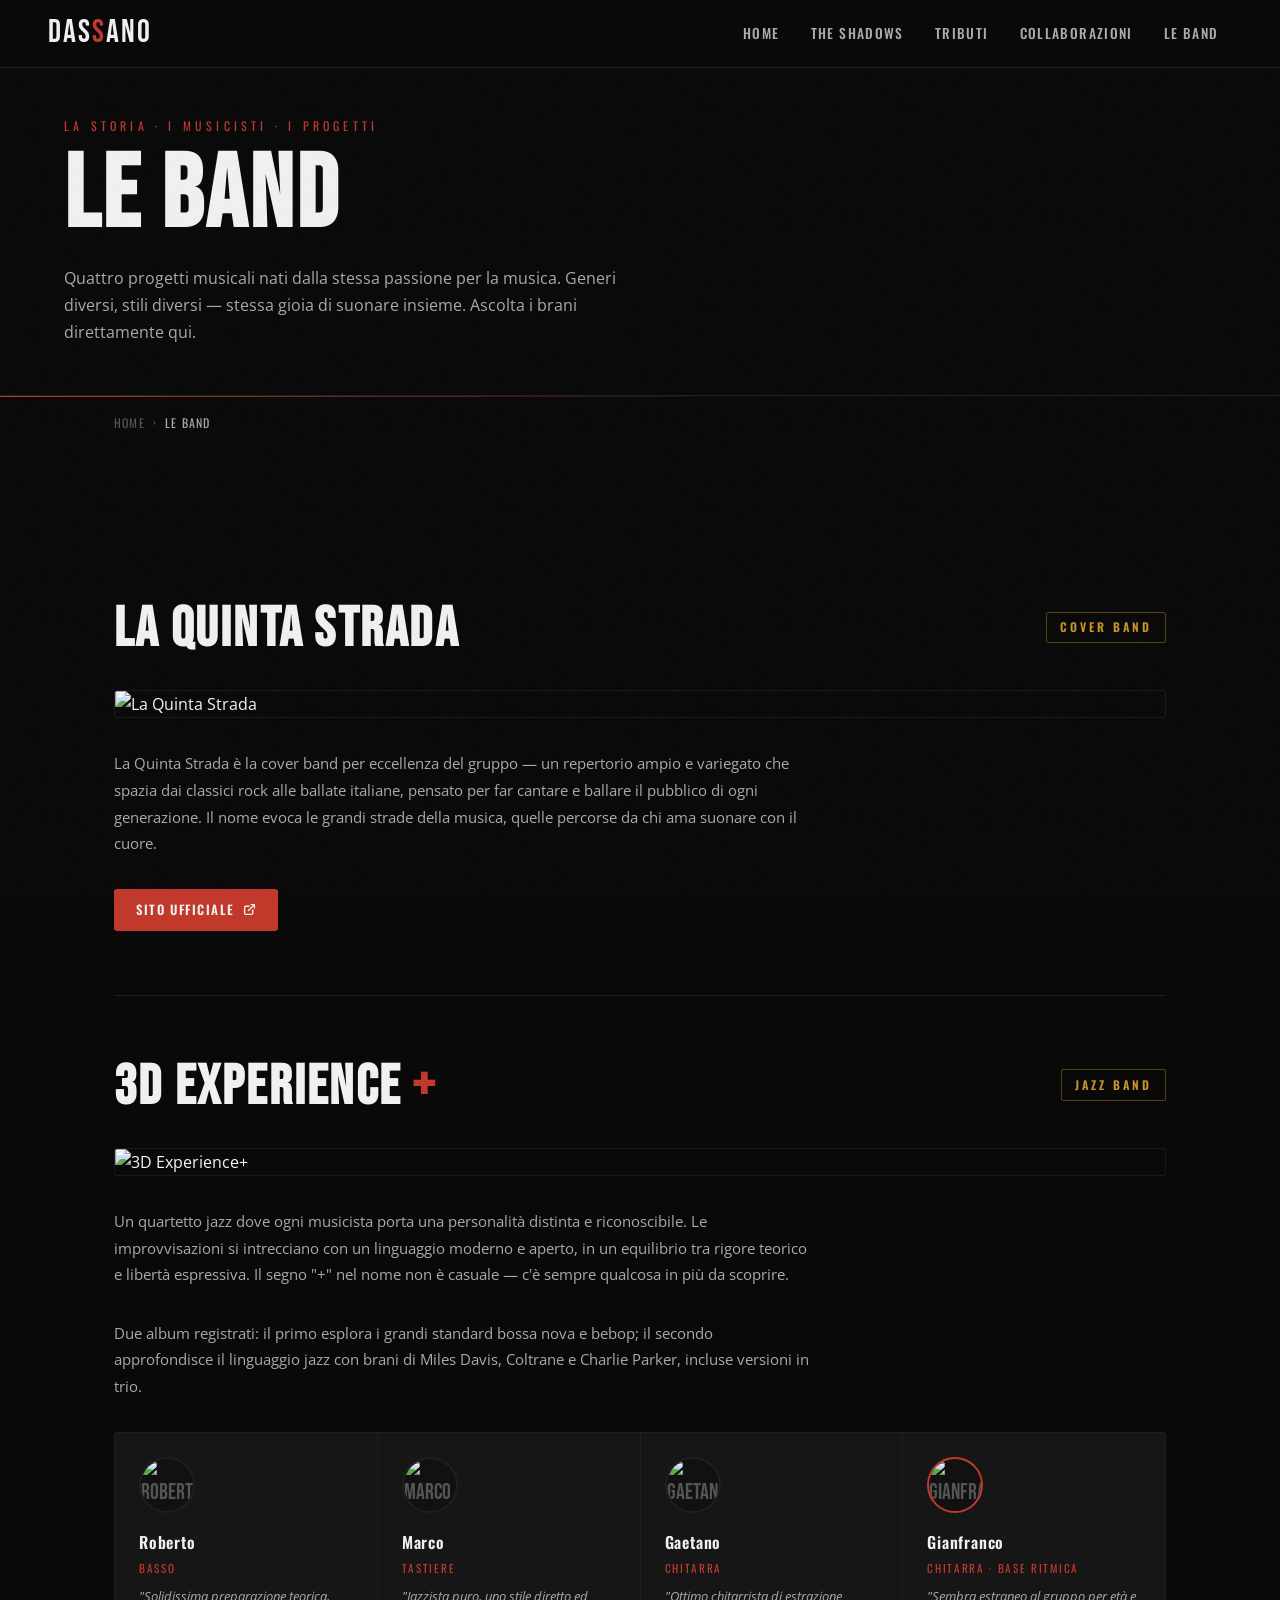
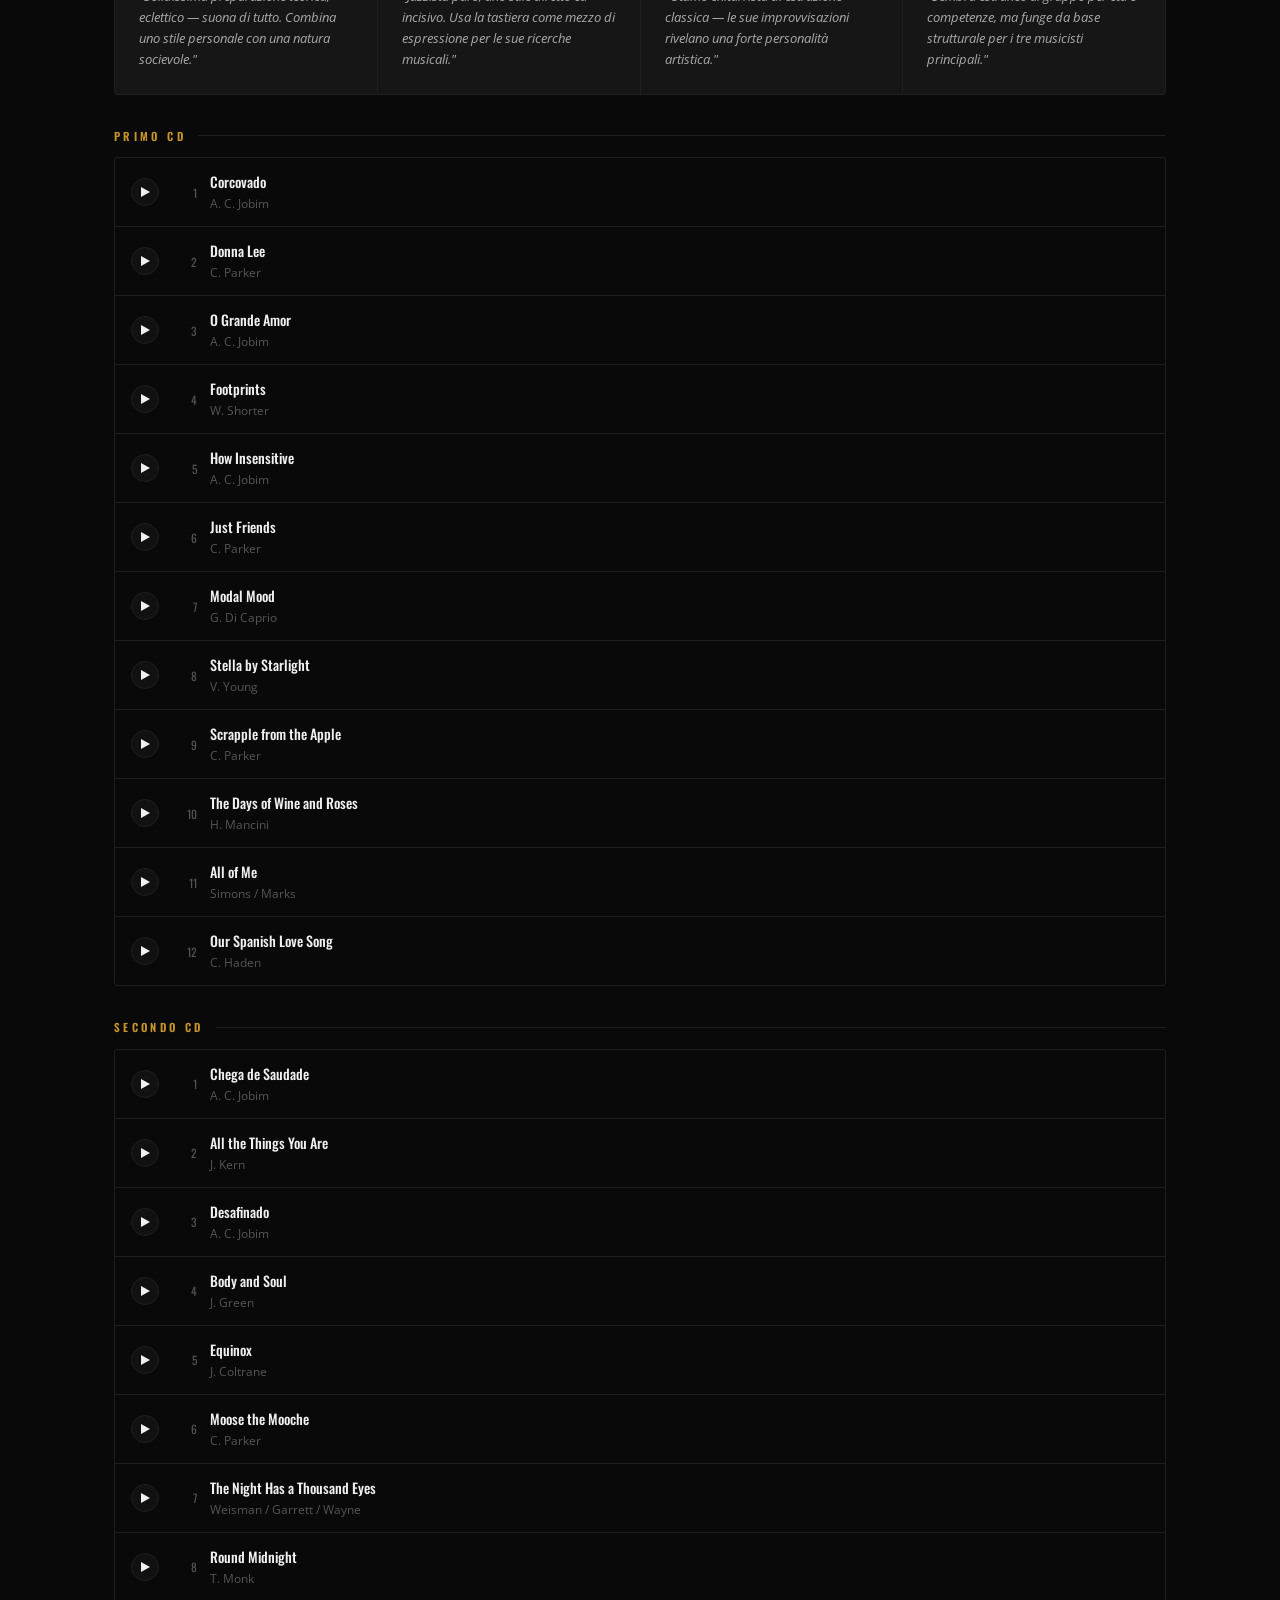
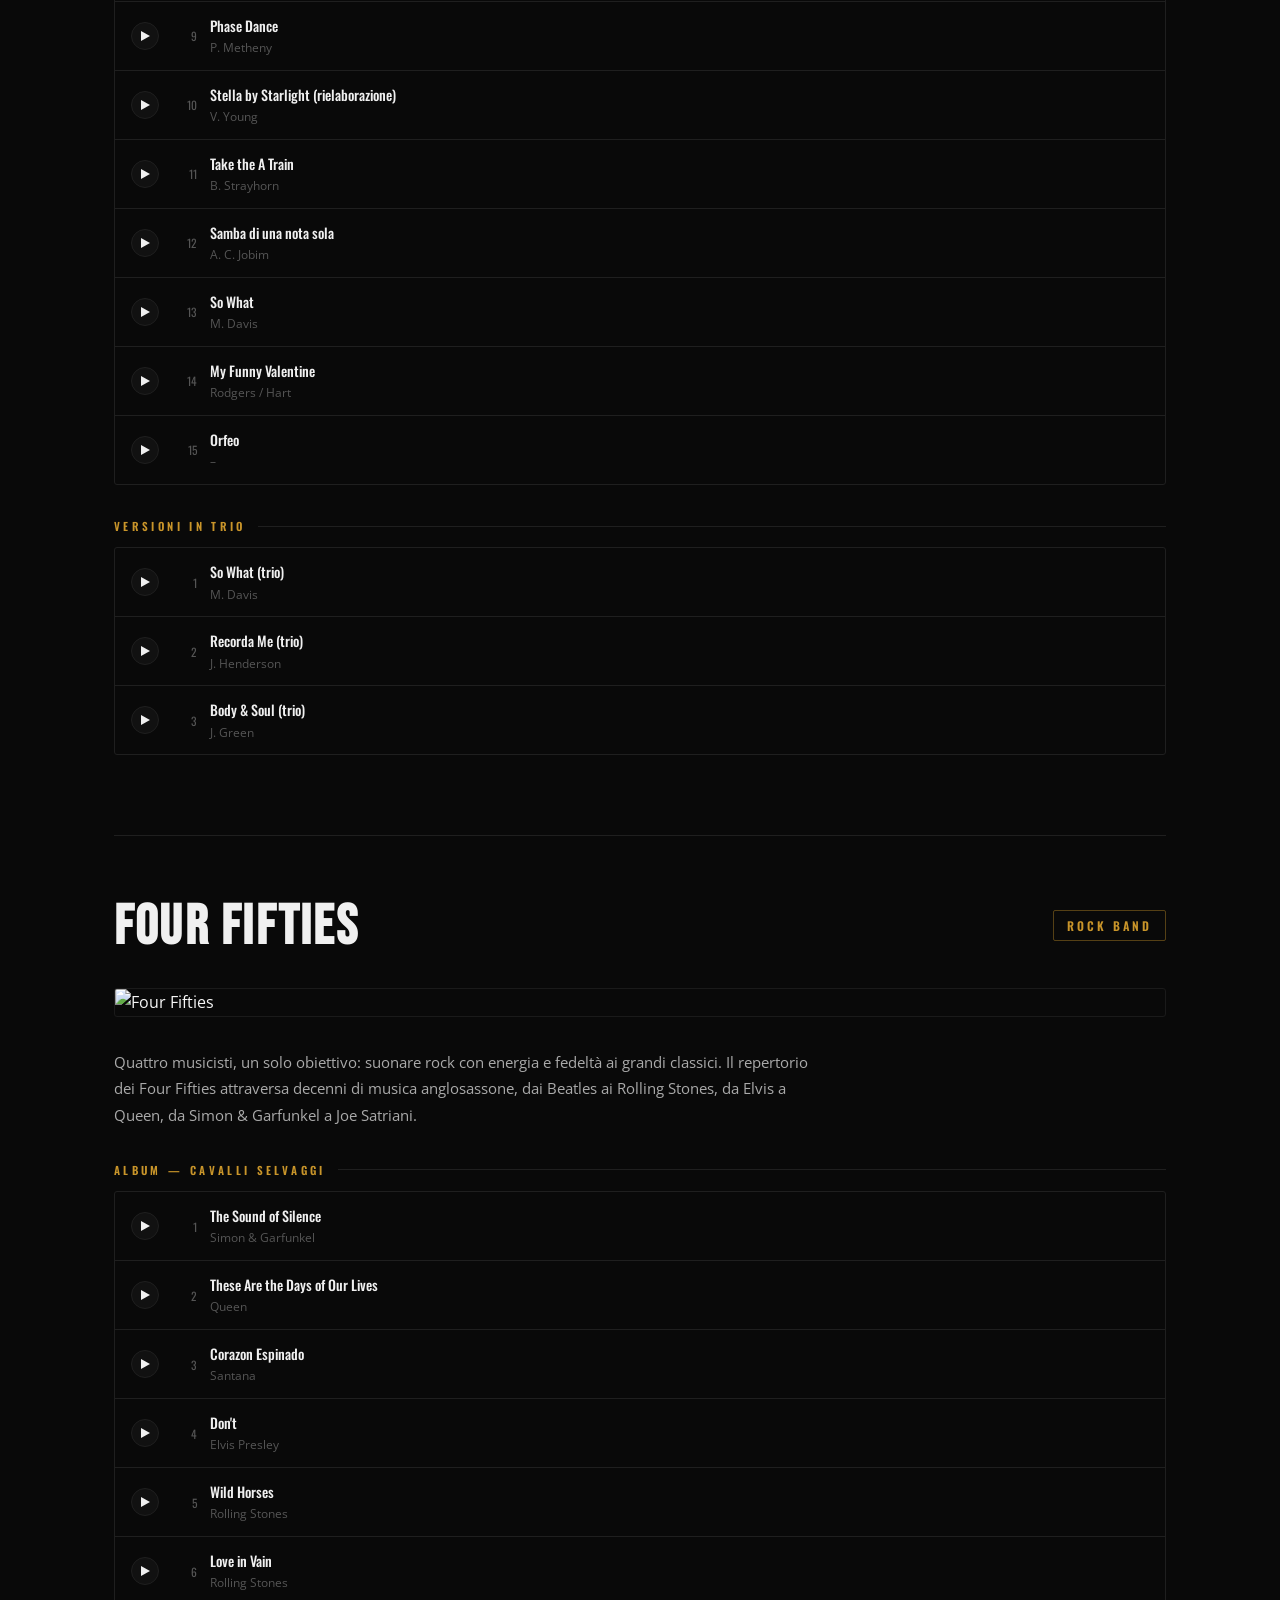
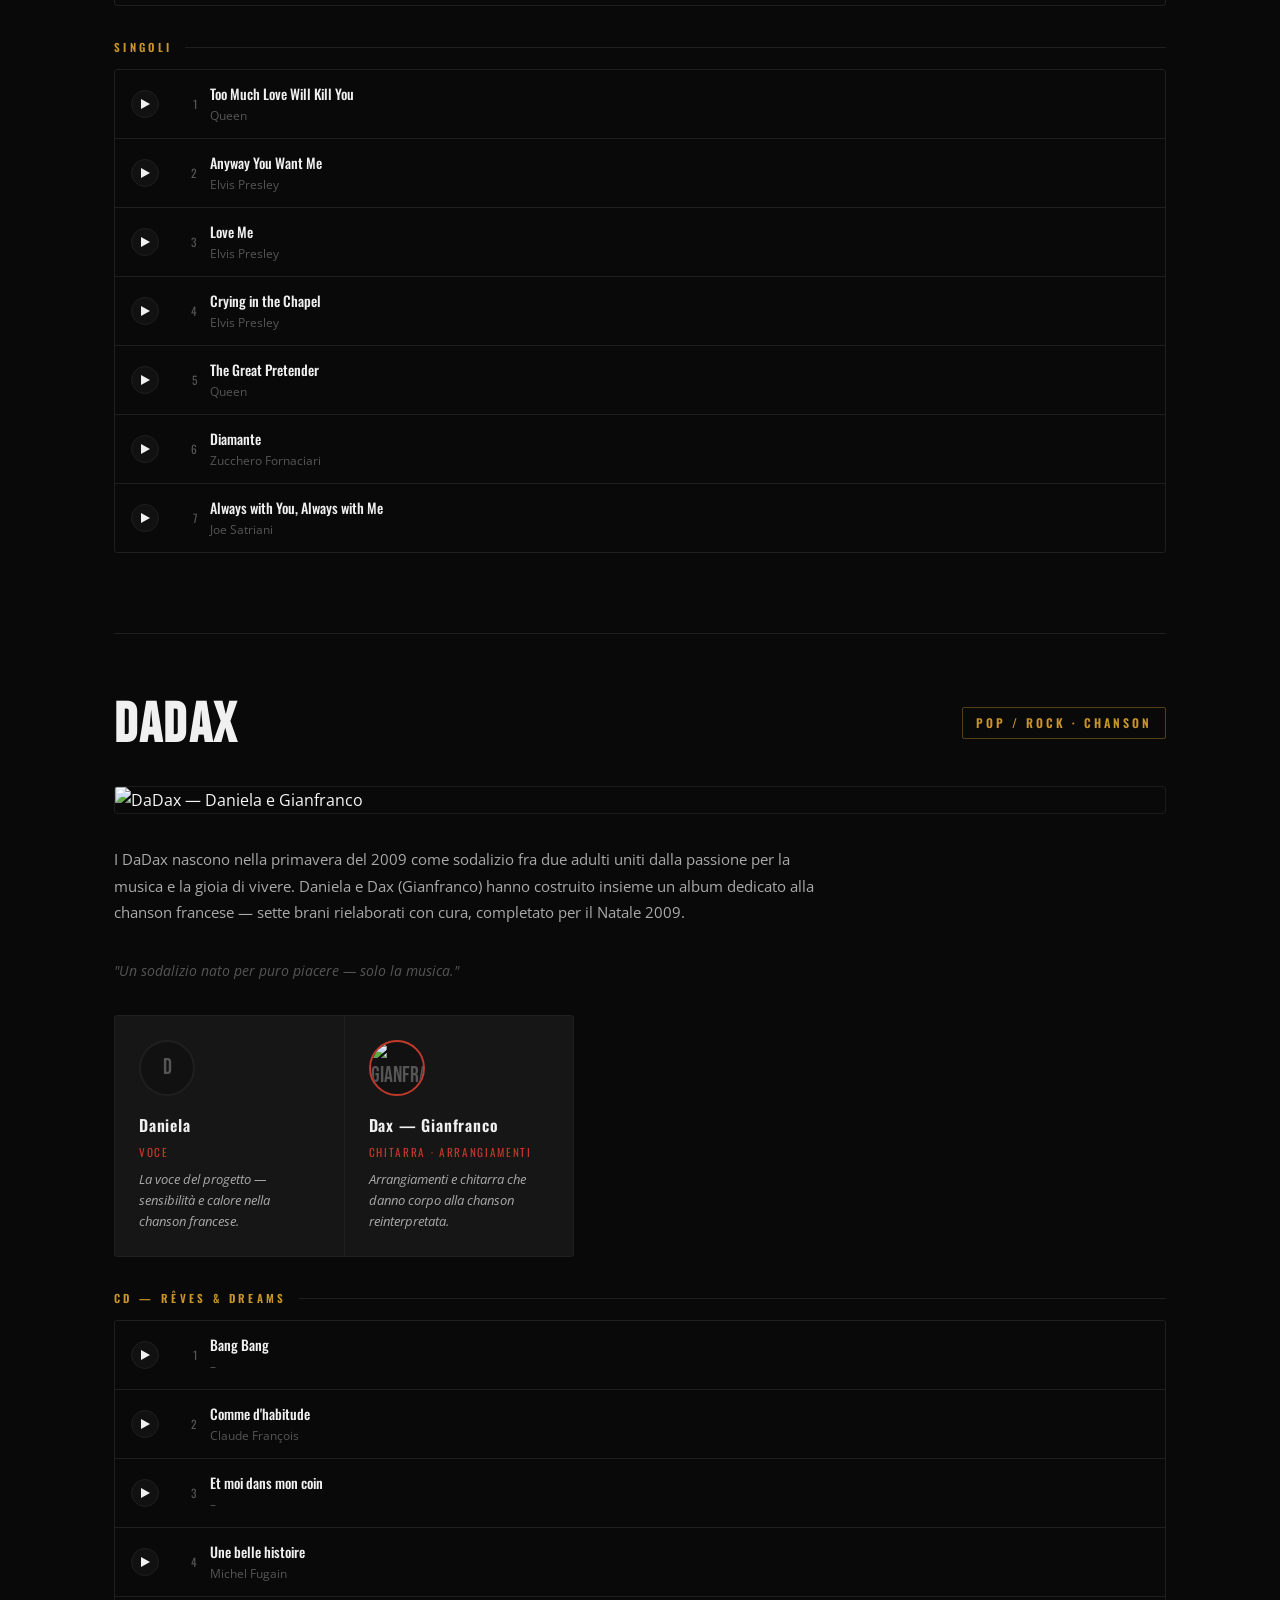
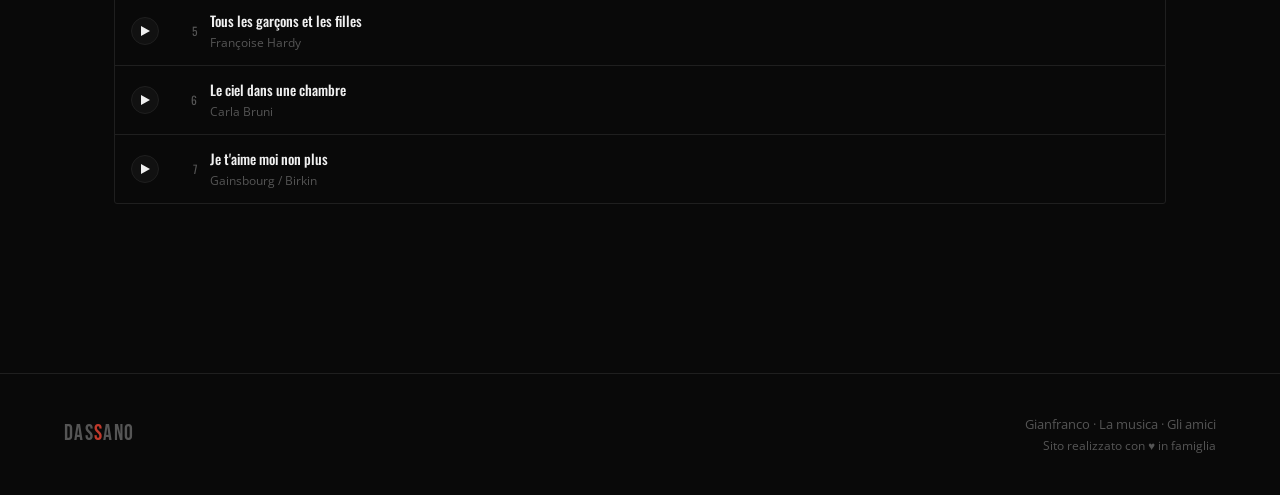
==== bande.html @ 9ccade0a "Modifiche sito, audio locale, favicon, aggiornamento gitignore - Homepage: rimossi badge colorati da" ====
<!DOCTYPE html>
<html lang="it">
<head>
  <meta charset="UTF-8" />
  <meta name="viewport" content="width=device-width, initial-scale=1.0" />
  <meta name="description" content="Le Band di Gianfranco — La Quinta Strada, 3D Experience+, Four Fifties, DaDax. Ascolta i brani originali." />
  <title>Le Band — Dassano</title>
  <link rel="icon" type="image/svg+xml" href="favicon.svg" />
  <link rel="stylesheet" href="css/style.css" />
</head>
<body>

  <!-- NAVBAR -->
  <nav class="navbar">
    <a href="index.html" class="nav-logo">Das<span>s</span>ano</a>
    <ul class="nav-links">
      <li><a href="index.html">Home</a></li>
      <li><a href="shadows.html">The Shadows</a></li>
      <li><a href="tributi.html">Tributi</a></li>
      <li><a href="collaborazioni.html">Collaborazioni</a></li>
      <li><a href="bande.html">Le Band</a></li>
    </ul>
    <button class="nav-burger" aria-label="Menu">
      <span></span><span></span><span></span>
    </button>
  </nav>
  <nav class="nav-mobile">
    <a href="index.html">Home</a>
    <a href="shadows.html">The Shadows</a>
    <a href="tributi.html">Tributi</a>
    <a href="collaborazioni.html">Collaborazioni</a>
    <a href="bande.html">Le Band</a>
  </nav>

  <!-- PAGE HERO -->
  <header class="page-hero">
    <p class="page-hero-eyebrow">La storia &middot; I musicisti &middot; I progetti</p>
    <h1 class="page-hero-title">Le Band</h1>
    <p class="page-hero-desc">
      Quattro progetti musicali nati dalla stessa passione per la musica. Generi diversi, stili diversi — stessa gioia di suonare insieme. Ascolta i brani direttamente qui.
    </p>
  </header>
  <hr class="hr-accent" />

  <!-- BREADCRUMB -->
  <div class="breadcrumb">
    <a href="index.html">Home</a>
    <span class="sep">›</span>
    <span class="current">Le Band</span>
  </div>

  <!-- Hidden audio element (shared player) -->
  <audio id="global-player" preload="none"></audio>

  <main>
    <div class="section">

      <!-- ══════════════════════════════════════════
           BAND 1: LA QUINTA STRADA
      ══════════════════════════════════════════ -->
      <div class="band-section" id="quinta-strada">
        <div class="band-header">
          <div>
            <h2 class="band-name">La Quinta Strada</h2>
          </div>
          <span class="band-genre">Cover Band</span>
        </div>

        <img src="images/quintastrada.gif" alt="La Quinta Strada" class="band-photo" />

        <p class="band-desc">
          La Quinta Strada è la cover band per eccellenza del gruppo — un repertorio ampio e variegato che spazia dai classici rock alle ballate italiane, pensato per far cantare e ballare il pubblico di ogni generazione. Il nome evoca le grandi strade della musica, quelle percorse da chi ama suonare con il cuore.
        </p>
        <a href="http://www.laquintastrada.it" target="_blank" rel="noopener noreferrer" class="btn-external">
          Sito ufficiale
          <svg width="13" height="13" viewBox="0 0 24 24" fill="none" stroke="currentColor" stroke-width="2.5" stroke-linecap="round" stroke-linejoin="round">
            <path d="M18 13v6a2 2 0 0 1-2 2H5a2 2 0 0 1-2-2V8a2 2 0 0 1 2-2h6"/>
            <polyline points="15 3 21 3 21 9"/><line x1="10" y1="14" x2="21" y2="3"/>
          </svg>
        </a>
      </div>

      <!-- ══════════════════════════════════════════
           BAND 2: 3D EXPERIENCE +
      ══════════════════════════════════════════ -->
      <div class="band-section" id="3d-experience">
        <div class="band-header">
          <div>
            <h2 class="band-name">3D Experience <span style="color:var(--accent)">+</span></h2>
          </div>
          <span class="band-genre">Jazz Band</span>
        </div>

        <img src="images/gruppo_jazz.gif" alt="3D Experience+" class="band-photo" />

        <p class="band-desc">
          Un quartetto jazz dove ogni musicista porta una personalità distinta e riconoscibile. Le improvvisazioni si intrecciano con un linguaggio moderno e aperto, in un equilibrio tra rigore teorico e libertà espressiva. Il segno "+" nel nome non è casuale — c'è sempre qualcosa in più da scoprire.
        </p>
        <p class="band-desc">
          Due album registrati: il primo esplora i grandi standard bossa nova e bebop; il secondo approfondisce il linguaggio jazz con brani di Miles Davis, Coltrane e Charlie Parker, incluse versioni in trio.
        </p>

        <!-- MEMBERS -->
        <div class="members-grid">
          <div class="member-card">
            <div class="member-avatar">
              <img src="images/roberto.gif" alt="Roberto" />
            </div>
            <p class="member-name">Roberto</p>
            <p class="member-role">Basso</p>
            <p class="member-desc">"Solidissima preparazione teorica, eclettico — suona di tutto. Combina uno stile personale con una natura socievole."</p>
          </div>
          <div class="member-card">
            <div class="member-avatar">
              <img src="images/Marco.gif" alt="Marco" />
            </div>
            <p class="member-name">Marco</p>
            <p class="member-role">Tastiere</p>
            <p class="member-desc">"Jazzista puro, uno stile diretto ed incisivo. Usa la tastiera come mezzo di espressione per le sue ricerche musicali."</p>
          </div>
          <div class="member-card">
            <div class="member-avatar">
              <img src="images/gaetano.gif" alt="Gaetano" />
            </div>
            <p class="member-name">Gaetano</p>
            <p class="member-role">Chitarra</p>
            <p class="member-desc">"Ottimo chitarrista di estrazione classica — le sue improvvisazioni rivelano una forte personalità artistica."</p>
          </div>
          <div class="member-card">
            <div class="member-avatar" style="border-color:var(--accent);">
              <img src="images/gianfranco.gif" alt="Gianfranco" />
            </div>
            <p class="member-name">Gianfranco</p>
            <p class="member-role">Chitarra &middot; Base ritmica</p>
            <p class="member-desc">"Sembra estraneo al gruppo per età e competenze, ma funge da base strutturale per i tre musicisti principali."</p>
          </div>
        </div>

        <!-- TRACKLIST CD 1 -->
        <div class="tracklist-header">
          <span class="tracklist-label">Primo CD</span>
          <div class="tracklist-divider"></div>
        </div>
        <div class="tracklist">
          <div class="track-item" data-src="music/corcovado.mp3">
            <div class="track-btn"><svg width="9" height="10" viewBox="0 0 9 10" fill="currentColor"><polygon points="0,0 9,5 0,10"/></svg></div>
            <span class="track-num">1</span>
            <div class="track-info">
              <div class="track-title">Corcovado</div>
              <div class="track-artist">A. C. Jobim</div>
              <div class="track-progress"><div class="track-progress-fill"></div></div>
            </div>
          </div>
          <div class="track-item" data-src="music/donna%20lee.mp3">
            <div class="track-btn"><svg width="9" height="10" viewBox="0 0 9 10" fill="currentColor"><polygon points="0,0 9,5 0,10"/></svg></div>
            <span class="track-num">2</span>
            <div class="track-info">
              <div class="track-title">Donna Lee</div>
              <div class="track-artist">C. Parker</div>
              <div class="track-progress"><div class="track-progress-fill"></div></div>
            </div>
          </div>
          <div class="track-item" data-src="music/grande%20amor.mp3">
            <div class="track-btn"><svg width="9" height="10" viewBox="0 0 9 10" fill="currentColor"><polygon points="0,0 9,5 0,10"/></svg></div>
            <span class="track-num">3</span>
            <div class="track-info">
              <div class="track-title">O Grande Amor</div>
              <div class="track-artist">A. C. Jobim</div>
              <div class="track-progress"><div class="track-progress-fill"></div></div>
            </div>
          </div>
          <div class="track-item" data-src="music/footprints.mp3">
            <div class="track-btn"><svg width="9" height="10" viewBox="0 0 9 10" fill="currentColor"><polygon points="0,0 9,5 0,10"/></svg></div>
            <span class="track-num">4</span>
            <div class="track-info">
              <div class="track-title">Footprints</div>
              <div class="track-artist">W. Shorter</div>
              <div class="track-progress"><div class="track-progress-fill"></div></div>
            </div>
          </div>
          <div class="track-item" data-src="music/how%20insensitive.mp3">
            <div class="track-btn"><svg width="9" height="10" viewBox="0 0 9 10" fill="currentColor"><polygon points="0,0 9,5 0,10"/></svg></div>
            <span class="track-num">5</span>
            <div class="track-info">
              <div class="track-title">How Insensitive</div>
              <div class="track-artist">A. C. Jobim</div>
              <div class="track-progress"><div class="track-progress-fill"></div></div>
            </div>
          </div>
          <div class="track-item" data-src="music/just%20friends.mp3">
            <div class="track-btn"><svg width="9" height="10" viewBox="0 0 9 10" fill="currentColor"><polygon points="0,0 9,5 0,10"/></svg></div>
            <span class="track-num">6</span>
            <div class="track-info">
              <div class="track-title">Just Friends</div>
              <div class="track-artist">C. Parker</div>
              <div class="track-progress"><div class="track-progress-fill"></div></div>
            </div>
          </div>
          <div class="track-item" data-src="music/modal%20mood.mp3">
            <div class="track-btn"><svg width="9" height="10" viewBox="0 0 9 10" fill="currentColor"><polygon points="0,0 9,5 0,10"/></svg></div>
            <span class="track-num">7</span>
            <div class="track-info">
              <div class="track-title">Modal Mood</div>
              <div class="track-artist">G. Di Caprio</div>
              <div class="track-progress"><div class="track-progress-fill"></div></div>
            </div>
          </div>
          <div class="track-item" data-src="music/stella%20by%20starlight.mp3">
            <div class="track-btn"><svg width="9" height="10" viewBox="0 0 9 10" fill="currentColor"><polygon points="0,0 9,5 0,10"/></svg></div>
            <span class="track-num">8</span>
            <div class="track-info">
              <div class="track-title">Stella by Starlight</div>
              <div class="track-artist">V. Young</div>
              <div class="track-progress"><div class="track-progress-fill"></div></div>
            </div>
          </div>
          <div class="track-item" data-src="music/scrapple.mp3">
            <div class="track-btn"><svg width="9" height="10" viewBox="0 0 9 10" fill="currentColor"><polygon points="0,0 9,5 0,10"/></svg></div>
            <span class="track-num">9</span>
            <div class="track-info">
              <div class="track-title">Scrapple from the Apple</div>
              <div class="track-artist">C. Parker</div>
              <div class="track-progress"><div class="track-progress-fill"></div></div>
            </div>
          </div>
          <div class="track-item" data-src="music/the%20days%20of%20wine%20and%20roses.mp3">
            <div class="track-btn"><svg width="9" height="10" viewBox="0 0 9 10" fill="currentColor"><polygon points="0,0 9,5 0,10"/></svg></div>
            <span class="track-num">10</span>
            <div class="track-info">
              <div class="track-title">The Days of Wine and Roses</div>
              <div class="track-artist">H. Mancini</div>
              <div class="track-progress"><div class="track-progress-fill"></div></div>
            </div>
          </div>
          <div class="track-item" data-src="music/all%20of%20me.mp3">
            <div class="track-btn"><svg width="9" height="10" viewBox="0 0 9 10" fill="currentColor"><polygon points="0,0 9,5 0,10"/></svg></div>
            <span class="track-num">11</span>
            <div class="track-info">
              <div class="track-title">All of Me</div>
              <div class="track-artist">Simons / Marks</div>
              <div class="track-progress"><div class="track-progress-fill"></div></div>
            </div>
          </div>
          <div class="track-item" data-src="music/our%20spanish%20love%20song.mp3">
            <div class="track-btn"><svg width="9" height="10" viewBox="0 0 9 10" fill="currentColor"><polygon points="0,0 9,5 0,10"/></svg></div>
            <span class="track-num">12</span>
            <div class="track-info">
              <div class="track-title">Our Spanish Love Song</div>
              <div class="track-artist">C. Haden</div>
              <div class="track-progress"><div class="track-progress-fill"></div></div>
            </div>
          </div>
        </div>

        <!-- TRACKLIST CD 2 -->
        <div class="tracklist-header">
          <span class="tracklist-label">Secondo CD</span>
          <div class="tracklist-divider"></div>
        </div>
        <div class="tracklist">
          <div class="track-item" data-src="music1/chegadesaudade.mp3">
            <div class="track-btn"><svg width="9" height="10" viewBox="0 0 9 10" fill="currentColor"><polygon points="0,0 9,5 0,10"/></svg></div>
            <span class="track-num">1</span>
            <div class="track-info">
              <div class="track-title">Chega de Saudade</div>
              <div class="track-artist">A. C. Jobim</div>
              <div class="track-progress"><div class="track-progress-fill"></div></div>
            </div>
          </div>
          <div class="track-item" data-src="music1/allthethings.mp3">
            <div class="track-btn"><svg width="9" height="10" viewBox="0 0 9 10" fill="currentColor"><polygon points="0,0 9,5 0,10"/></svg></div>
            <span class="track-num">2</span>
            <div class="track-info">
              <div class="track-title">All the Things You Are</div>
              <div class="track-artist">J. Kern</div>
              <div class="track-progress"><div class="track-progress-fill"></div></div>
            </div>
          </div>
          <div class="track-item" data-src="music1/desafinado.mp3">
            <div class="track-btn"><svg width="9" height="10" viewBox="0 0 9 10" fill="currentColor"><polygon points="0,0 9,5 0,10"/></svg></div>
            <span class="track-num">3</span>
            <div class="track-info">
              <div class="track-title">Desafinado</div>
              <div class="track-artist">A. C. Jobim</div>
              <div class="track-progress"><div class="track-progress-fill"></div></div>
            </div>
          </div>
          <div class="track-item" data-src="music1/bodyandsoul.mp3">
            <div class="track-btn"><svg width="9" height="10" viewBox="0 0 9 10" fill="currentColor"><polygon points="0,0 9,5 0,10"/></svg></div>
            <span class="track-num">4</span>
            <div class="track-info">
              <div class="track-title">Body and Soul</div>
              <div class="track-artist">J. Green</div>
              <div class="track-progress"><div class="track-progress-fill"></div></div>
            </div>
          </div>
          <div class="track-item" data-src="music1/equinox.mp3">
            <div class="track-btn"><svg width="9" height="10" viewBox="0 0 9 10" fill="currentColor"><polygon points="0,0 9,5 0,10"/></svg></div>
            <span class="track-num">5</span>
            <div class="track-info">
              <div class="track-title">Equinox</div>
              <div class="track-artist">J. Coltrane</div>
              <div class="track-progress"><div class="track-progress-fill"></div></div>
            </div>
          </div>
          <div class="track-item" data-src="music1/moosathemouche.mp3">
            <div class="track-btn"><svg width="9" height="10" viewBox="0 0 9 10" fill="currentColor"><polygon points="0,0 9,5 0,10"/></svg></div>
            <span class="track-num">6</span>
            <div class="track-info">
              <div class="track-title">Moose the Mooche</div>
              <div class="track-artist">C. Parker</div>
              <div class="track-progress"><div class="track-progress-fill"></div></div>
            </div>
          </div>
          <div class="track-item" data-src="music1/thenight.mp3">
            <div class="track-btn"><svg width="9" height="10" viewBox="0 0 9 10" fill="currentColor"><polygon points="0,0 9,5 0,10"/></svg></div>
            <span class="track-num">7</span>
            <div class="track-info">
              <div class="track-title">The Night Has a Thousand Eyes</div>
              <div class="track-artist">Weisman / Garrett / Wayne</div>
              <div class="track-progress"><div class="track-progress-fill"></div></div>
            </div>
          </div>
          <div class="track-item" data-src="music1/roundmidnight.mp3">
            <div class="track-btn"><svg width="9" height="10" viewBox="0 0 9 10" fill="currentColor"><polygon points="0,0 9,5 0,10"/></svg></div>
            <span class="track-num">8</span>
            <div class="track-info">
              <div class="track-title">Round Midnight</div>
              <div class="track-artist">T. Monk</div>
              <div class="track-progress"><div class="track-progress-fill"></div></div>
            </div>
          </div>
          <div class="track-item" data-src="music1/phace.mp3">
            <div class="track-btn"><svg width="9" height="10" viewBox="0 0 9 10" fill="currentColor"><polygon points="0,0 9,5 0,10"/></svg></div>
            <span class="track-num">9</span>
            <div class="track-info">
              <div class="track-title">Phase Dance</div>
              <div class="track-artist">P. Metheny</div>
              <div class="track-progress"><div class="track-progress-fill"></div></div>
            </div>
          </div>
          <div class="track-item" data-src="music1/stella4.mp3">
            <div class="track-btn"><svg width="9" height="10" viewBox="0 0 9 10" fill="currentColor"><polygon points="0,0 9,5 0,10"/></svg></div>
            <span class="track-num">10</span>
            <div class="track-info">
              <div class="track-title">Stella by Starlight (rielaborazione)</div>
              <div class="track-artist">V. Young</div>
              <div class="track-progress"><div class="track-progress-fill"></div></div>
            </div>
          </div>
          <div class="track-item" data-src="music1/takethe.mp3">
            <div class="track-btn"><svg width="9" height="10" viewBox="0 0 9 10" fill="currentColor"><polygon points="0,0 9,5 0,10"/></svg></div>
            <span class="track-num">11</span>
            <div class="track-info">
              <div class="track-title">Take the A Train</div>
              <div class="track-artist">B. Strayhorn</div>
              <div class="track-progress"><div class="track-progress-fill"></div></div>
            </div>
          </div>
          <div class="track-item" data-src="music1/unanota.mp3">
            <div class="track-btn"><svg width="9" height="10" viewBox="0 0 9 10" fill="currentColor"><polygon points="0,0 9,5 0,10"/></svg></div>
            <span class="track-num">12</span>
            <div class="track-info">
              <div class="track-title">Samba di una nota sola</div>
              <div class="track-artist">A. C. Jobim</div>
              <div class="track-progress"><div class="track-progress-fill"></div></div>
            </div>
          </div>
          <div class="track-item" data-src="music1/So%20what.mp3">
            <div class="track-btn"><svg width="9" height="10" viewBox="0 0 9 10" fill="currentColor"><polygon points="0,0 9,5 0,10"/></svg></div>
            <span class="track-num">13</span>
            <div class="track-info">
              <div class="track-title">So What</div>
              <div class="track-artist">M. Davis</div>
              <div class="track-progress"><div class="track-progress-fill"></div></div>
            </div>
          </div>
          <div class="track-item" data-src="music1/valentine.mp3">
            <div class="track-btn"><svg width="9" height="10" viewBox="0 0 9 10" fill="currentColor"><polygon points="0,0 9,5 0,10"/></svg></div>
            <span class="track-num">14</span>
            <div class="track-info">
              <div class="track-title">My Funny Valentine</div>
              <div class="track-artist">Rodgers / Hart</div>
              <div class="track-progress"><div class="track-progress-fill"></div></div>
            </div>
          </div>
          <div class="track-item" data-src="music1/orfeo.mp3">
            <div class="track-btn"><svg width="9" height="10" viewBox="0 0 9 10" fill="currentColor"><polygon points="0,0 9,5 0,10"/></svg></div>
            <span class="track-num">15</span>
            <div class="track-info">
              <div class="track-title">Orfeo</div>
              <div class="track-artist">–</div>
              <div class="track-progress"><div class="track-progress-fill"></div></div>
            </div>
          </div>
        </div>

        <!-- TRACKLIST TRIO -->
        <div class="tracklist-header">
          <span class="tracklist-label">Versioni in Trio</span>
          <div class="tracklist-divider"></div>
        </div>
        <div class="tracklist">
          <div class="track-item" data-src="music1/sowhat_trio.mp3">
            <div class="track-btn"><svg width="9" height="10" viewBox="0 0 9 10" fill="currentColor"><polygon points="0,0 9,5 0,10"/></svg></div>
            <span class="track-num">1</span>
            <div class="track-info">
              <div class="track-title">So What (trio)</div>
              <div class="track-artist">M. Davis</div>
              <div class="track-progress"><div class="track-progress-fill"></div></div>
            </div>
          </div>
          <div class="track-item" data-src="music1/recordame_trio.mp3">
            <div class="track-btn"><svg width="9" height="10" viewBox="0 0 9 10" fill="currentColor"><polygon points="0,0 9,5 0,10"/></svg></div>
            <span class="track-num">2</span>
            <div class="track-info">
              <div class="track-title">Recorda Me (trio)</div>
              <div class="track-artist">J. Henderson</div>
              <div class="track-progress"><div class="track-progress-fill"></div></div>
            </div>
          </div>
          <div class="track-item" data-src="music1/bodyandsoul_trio.mp3">
            <div class="track-btn"><svg width="9" height="10" viewBox="0 0 9 10" fill="currentColor"><polygon points="0,0 9,5 0,10"/></svg></div>
            <span class="track-num">3</span>
            <div class="track-info">
              <div class="track-title">Body &amp; Soul (trio)</div>
              <div class="track-artist">J. Green</div>
              <div class="track-progress"><div class="track-progress-fill"></div></div>
            </div>
          </div>
        </div>
      </div>

      <!-- ══════════════════════════════════════════
           BAND 3: FOUR FIFTIES
      ══════════════════════════════════════════ -->
      <div class="band-section" id="four-fifties">
        <div class="band-header">
          <div>
            <h2 class="band-name">Four Fifties</h2>
          </div>
          <span class="band-genre">Rock Band</span>
        </div>

        <img src="images/gruppo_rock.gif" alt="Four Fifties" class="band-photo" />

        <p class="band-desc">
          Quattro musicisti, un solo obiettivo: suonare rock con energia e fedeltà ai grandi classici. Il repertorio dei Four Fifties attraversa decenni di musica anglosassone, dai Beatles ai Rolling Stones, da Elvis a Queen, da Simon &amp; Garfunkel a Joe Satriani.
        </p>

        <!-- TRACKLIST ALBUM -->
        <div class="tracklist-header">
          <span class="tracklist-label">Album — Cavalli Selvaggi</span>
          <div class="tracklist-divider"></div>
        </div>
        <div class="tracklist">
          <div class="track-item" data-src="music2/thesound.mp3">
            <div class="track-btn"><svg width="9" height="10" viewBox="0 0 9 10" fill="currentColor"><polygon points="0,0 9,5 0,10"/></svg></div>
            <span class="track-num">1</span>
            <div class="track-info">
              <div class="track-title">The Sound of Silence</div>
              <div class="track-artist">Simon &amp; Garfunkel</div>
              <div class="track-progress"><div class="track-progress-fill"></div></div>
            </div>
          </div>
          <div class="track-item" data-src="music2/these.mp3">
            <div class="track-btn"><svg width="9" height="10" viewBox="0 0 9 10" fill="currentColor"><polygon points="0,0 9,5 0,10"/></svg></div>
            <span class="track-num">2</span>
            <div class="track-info">
              <div class="track-title">These Are the Days of Our Lives</div>
              <div class="track-artist">Queen</div>
              <div class="track-progress"><div class="track-progress-fill"></div></div>
            </div>
          </div>
          <div class="track-item" data-src="music2/corazon.mp3">
            <div class="track-btn"><svg width="9" height="10" viewBox="0 0 9 10" fill="currentColor"><polygon points="0,0 9,5 0,10"/></svg></div>
            <span class="track-num">3</span>
            <div class="track-info">
              <div class="track-title">Corazon Espinado</div>
              <div class="track-artist">Santana</div>
              <div class="track-progress"><div class="track-progress-fill"></div></div>
            </div>
          </div>
          <div class="track-item" data-src="music2/dont.mp3">
            <div class="track-btn"><svg width="9" height="10" viewBox="0 0 9 10" fill="currentColor"><polygon points="0,0 9,5 0,10"/></svg></div>
            <span class="track-num">4</span>
            <div class="track-info">
              <div class="track-title">Don't</div>
              <div class="track-artist">Elvis Presley</div>
              <div class="track-progress"><div class="track-progress-fill"></div></div>
            </div>
          </div>
          <div class="track-item" data-src="music2/wildhorses.mp3">
            <div class="track-btn"><svg width="9" height="10" viewBox="0 0 9 10" fill="currentColor"><polygon points="0,0 9,5 0,10"/></svg></div>
            <span class="track-num">5</span>
            <div class="track-info">
              <div class="track-title">Wild Horses</div>
              <div class="track-artist">Rolling Stones</div>
              <div class="track-progress"><div class="track-progress-fill"></div></div>
            </div>
          </div>
          <div class="track-item" data-src="music2/loveinvain.mp3">
            <div class="track-btn"><svg width="9" height="10" viewBox="0 0 9 10" fill="currentColor"><polygon points="0,0 9,5 0,10"/></svg></div>
            <span class="track-num">6</span>
            <div class="track-info">
              <div class="track-title">Love in Vain</div>
              <div class="track-artist">Rolling Stones</div>
              <div class="track-progress"><div class="track-progress-fill"></div></div>
            </div>
          </div>
        </div>

        <!-- TRACKLIST SINGOLI -->
        <div class="tracklist-header">
          <span class="tracklist-label">Singoli</span>
          <div class="tracklist-divider"></div>
        </div>
        <div class="tracklist">
          <div class="track-item" data-src="music2/toomuchlove.mp3">
            <div class="track-btn"><svg width="9" height="10" viewBox="0 0 9 10" fill="currentColor"><polygon points="0,0 9,5 0,10"/></svg></div>
            <span class="track-num">1</span>
            <div class="track-info">
              <div class="track-title">Too Much Love Will Kill You</div>
              <div class="track-artist">Queen</div>
              <div class="track-progress"><div class="track-progress-fill"></div></div>
            </div>
          </div>
          <div class="track-item" data-src="music/anyway.mp3">
            <div class="track-btn"><svg width="9" height="10" viewBox="0 0 9 10" fill="currentColor"><polygon points="0,0 9,5 0,10"/></svg></div>
            <span class="track-num">2</span>
            <div class="track-info">
              <div class="track-title">Anyway You Want Me</div>
              <div class="track-artist">Elvis Presley</div>
              <div class="track-progress"><div class="track-progress-fill"></div></div>
            </div>
          </div>
          <div class="track-item" data-src="music/loveme.mp3">
            <div class="track-btn"><svg width="9" height="10" viewBox="0 0 9 10" fill="currentColor"><polygon points="0,0 9,5 0,10"/></svg></div>
            <span class="track-num">3</span>
            <div class="track-info">
              <div class="track-title">Love Me</div>
              <div class="track-artist">Elvis Presley</div>
              <div class="track-progress"><div class="track-progress-fill"></div></div>
            </div>
          </div>
          <div class="track-item" data-src="music/crying.mp3">
            <div class="track-btn"><svg width="9" height="10" viewBox="0 0 9 10" fill="currentColor"><polygon points="0,0 9,5 0,10"/></svg></div>
            <span class="track-num">4</span>
            <div class="track-info">
              <div class="track-title">Crying in the Chapel</div>
              <div class="track-artist">Elvis Presley</div>
              <div class="track-progress"><div class="track-progress-fill"></div></div>
            </div>
          </div>
          <div class="track-item" data-src="music/pretender.mp3">
            <div class="track-btn"><svg width="9" height="10" viewBox="0 0 9 10" fill="currentColor"><polygon points="0,0 9,5 0,10"/></svg></div>
            <span class="track-num">5</span>
            <div class="track-info">
              <div class="track-title">The Great Pretender</div>
              <div class="track-artist">Queen</div>
              <div class="track-progress"><div class="track-progress-fill"></div></div>
            </div>
          </div>
          <div class="track-item" data-src="music/diamante.mp3">
            <div class="track-btn"><svg width="9" height="10" viewBox="0 0 9 10" fill="currentColor"><polygon points="0,0 9,5 0,10"/></svg></div>
            <span class="track-num">6</span>
            <div class="track-info">
              <div class="track-title">Diamante</div>
              <div class="track-artist">Zucchero Fornaciari</div>
              <div class="track-progress"><div class="track-progress-fill"></div></div>
            </div>
          </div>
          <div class="track-item" data-src="music2/always1.mp3">
            <div class="track-btn"><svg width="9" height="10" viewBox="0 0 9 10" fill="currentColor"><polygon points="0,0 9,5 0,10"/></svg></div>
            <span class="track-num">7</span>
            <div class="track-info">
              <div class="track-title">Always with You, Always with Me</div>
              <div class="track-artist">Joe Satriani</div>
              <div class="track-progress"><div class="track-progress-fill"></div></div>
            </div>
          </div>
        </div>
      </div>

      <!-- ══════════════════════════════════════════
           BAND 4: DADAX
      ══════════════════════════════════════════ -->
      <div class="band-section" id="dadax">
        <div class="band-header">
          <div>
            <h2 class="band-name">DaDax</h2>
          </div>
          <span class="band-genre">Pop / Rock &middot; Chanson</span>
        </div>

        <img src="images/dadax.jpg" alt="DaDax — Daniela e Gianfranco" class="band-photo" />

        <p class="band-desc">
          I DaDax nascono nella primavera del 2009 come sodalizio fra due adulti uniti dalla passione per la musica e la gioia di vivere. Daniela e Dax (Gianfranco) hanno costruito insieme un album dedicato alla chanson francese — sette brani rielaborati con cura, completato per il Natale 2009.
        </p>
        <p class="band-desc" style="font-style:italic; font-size:0.9rem; color:var(--text-muted);">
          "Un sodalizio nato per puro piacere — solo la musica."
        </p>

        <div class="members-grid" style="max-width:460px;">
          <div class="member-card">
            <div class="member-avatar">D</div>
            <p class="member-name">Daniela</p>
            <p class="member-role">Voce</p>
            <p class="member-desc">La voce del progetto — sensibilità e calore nella chanson francese.</p>
          </div>
          <div class="member-card">
            <div class="member-avatar" style="border-color:var(--accent);">
              <img src="images/gianfranco.gif" alt="Gianfranco" />
            </div>
            <p class="member-name">Dax — Gianfranco</p>
            <p class="member-role">Chitarra &middot; Arrangiamenti</p>
            <p class="member-desc">Arrangiamenti e chitarra che danno corpo alla chanson reinterpretata.</p>
          </div>
        </div>

        <!-- TRACKLIST CD REVES & DREAMS -->
        <div class="tracklist-header">
          <span class="tracklist-label">CD — Rêves &amp; Dreams</span>
          <div class="tracklist-divider"></div>
        </div>
        <div class="tracklist">
          <div class="track-item" data-src="music4/bang.mp3">
            <div class="track-btn"><svg width="9" height="10" viewBox="0 0 9 10" fill="currentColor"><polygon points="0,0 9,5 0,10"/></svg></div>
            <span class="track-num">1</span>
            <div class="track-info">
              <div class="track-title">Bang Bang</div>
              <div class="track-artist">–</div>
              <div class="track-progress"><div class="track-progress-fill"></div></div>
            </div>
          </div>
          <div class="track-item" data-src="music4/comme.mp3">
            <div class="track-btn"><svg width="9" height="10" viewBox="0 0 9 10" fill="currentColor"><polygon points="0,0 9,5 0,10"/></svg></div>
            <span class="track-num">2</span>
            <div class="track-info">
              <div class="track-title">Comme d'habitude</div>
              <div class="track-artist">Claude François</div>
              <div class="track-progress"><div class="track-progress-fill"></div></div>
            </div>
          </div>
          <div class="track-item" data-src="music4/et%20moi.mp3">
            <div class="track-btn"><svg width="9" height="10" viewBox="0 0 9 10" fill="currentColor"><polygon points="0,0 9,5 0,10"/></svg></div>
            <span class="track-num">3</span>
            <div class="track-info">
              <div class="track-title">Et moi dans mon coin</div>
              <div class="track-artist">–</div>
              <div class="track-progress"><div class="track-progress-fill"></div></div>
            </div>
          </div>
          <div class="track-item" data-src="music4/une%20belle%20histoire.mp3">
            <div class="track-btn"><svg width="9" height="10" viewBox="0 0 9 10" fill="currentColor"><polygon points="0,0 9,5 0,10"/></svg></div>
            <span class="track-num">4</span>
            <div class="track-info">
              <div class="track-title">Une belle histoire</div>
              <div class="track-artist">Michel Fugain</div>
              <div class="track-progress"><div class="track-progress-fill"></div></div>
            </div>
          </div>
          <div class="track-item" data-src="music4/tous.mp3">
            <div class="track-btn"><svg width="9" height="10" viewBox="0 0 9 10" fill="currentColor"><polygon points="0,0 9,5 0,10"/></svg></div>
            <span class="track-num">5</span>
            <div class="track-info">
              <div class="track-title">Tous les garçons et les filles</div>
              <div class="track-artist">Françoise Hardy</div>
              <div class="track-progress"><div class="track-progress-fill"></div></div>
            </div>
          </div>
          <div class="track-item" data-src="music4/le%20ciel.mp3">
            <div class="track-btn"><svg width="9" height="10" viewBox="0 0 9 10" fill="currentColor"><polygon points="0,0 9,5 0,10"/></svg></div>
            <span class="track-num">6</span>
            <div class="track-info">
              <div class="track-title">Le ciel dans une chambre</div>
              <div class="track-artist">Carla Bruni</div>
              <div class="track-progress"><div class="track-progress-fill"></div></div>
            </div>
          </div>
          <div class="track-item" data-src="music4/je%20t'aime.mp3">
            <div class="track-btn"><svg width="9" height="10" viewBox="0 0 9 10" fill="currentColor"><polygon points="0,0 9,5 0,10"/></svg></div>
            <span class="track-num">7</span>
            <div class="track-info">
              <div class="track-title">Je t'aime moi non plus</div>
              <div class="track-artist">Gainsbourg / Birkin</div>
              <div class="track-progress"><div class="track-progress-fill"></div></div>
            </div>
          </div>
        </div>
      </div>

    </div><!-- /section -->
  </main>

  <!-- FOOTER -->
  <footer class="footer">
    <div class="footer-logo">Das<span>s</span>ano</div>
    <p class="footer-text">
      Gianfranco &middot; La musica &middot; Gli amici<br>
      <span style="font-size:0.72rem;">Sito realizzato con &hearts; in famiglia</span>
    </p>
  </footer>

  <script src="js/main.js"></script>
  <script>
    /* ── Audio Player ── */
    (function () {
      const player = document.getElementById('global-player');
      let currentItem = null;

      document.querySelectorAll('.track-item').forEach(item => {
        item.addEventListener('click', () => {
          const src = item.dataset.src;
          const fill = item.querySelector('.track-progress-fill');

          if (currentItem && currentItem !== item) {
            currentItem.classList.remove('playing');
            currentItem.querySelector('.track-btn svg polygon').setAttribute('points', '0,0 9,5 0,10');
            if (currentItem.querySelector('.track-progress-fill')) {
              currentItem.querySelector('.track-progress-fill').style.width = '0%';
            }
          }

          if (player.src.endsWith(encodeURIComponent(src.split('/').pop())) && !player.paused) {
            player.pause();
            item.classList.remove('playing');
            item.querySelector('.track-btn svg polygon').setAttribute('points', '0,0 9,5 0,10');
            currentItem = null;
          } else {
            player.src = src;
            player.play().catch(() => {});
            item.classList.add('playing');
            item.querySelector('.track-btn svg polygon').setAttribute('points', '4,3 4,7 8,5');
            currentItem = item;
          }
        });
      });

      player.addEventListener('timeupdate', () => {
        if (!currentItem || !player.duration) return;
        const fill = currentItem.querySelector('.track-progress-fill');
        if (fill) fill.style.width = (player.currentTime / player.duration * 100) + '%';
      });

      player.addEventListener('ended', () => {
        if (currentItem) {
          currentItem.classList.remove('playing');
          currentItem.querySelector('.track-btn svg polygon').setAttribute('points', '0,0 9,5 0,10');
          const fill = currentItem.querySelector('.track-progress-fill');
          if (fill) fill.style.width = '0%';
          currentItem = null;
        }
      });
    })();
  </script>
</body>
</html>
---- css/style.css ----
/* ============================================================
   DASSANO.IT — Rock Modern Theme
   ============================================================ */

@import url('https://fonts.googleapis.com/css2?family=Bebas+Neue&family=Oswald:wght@400;500;600;700&family=Open+Sans:ital,wght@0,300;0,400;0,600;1,400&display=swap');

/* ===== VARIABLES ===== */
:root {
  --bg-primary:    #090909;
  --bg-secondary:  #111111;
  --bg-card:       #161616;
  --bg-card-hover: #1e1e1e;
  --accent:        #c0392b;
  --accent-bright: #e74c3c;
  --accent-dim:    rgba(192, 57, 43, 0.12);
  --gold:          #c9952a;
  --gold-dim:      rgba(201, 149, 42, 0.12);
  --text-primary:  #f0f0f0;
  --text-secondary:#aaaaaa;
  --text-muted:    #555555;
  --border:        #1f1f1f;
  --border-accent: rgba(192, 57, 43, 0.35);
  --font-display:  'Bebas Neue', 'Arial Black', sans-serif;
  --font-heading:  'Oswald', 'Arial Narrow', sans-serif;
  --font-body:     'Open Sans', Arial, sans-serif;
  --nav-height:    68px;
  --max-width:     1180px;
  --radius:        3px;
  --ease:          cubic-bezier(0.4, 0, 0.2, 1);
}

/* ===== RESET ===== */
*, *::before, *::after { box-sizing: border-box; margin: 0; padding: 0; }
html { scroll-behavior: smooth; font-size: 16px; }
body {
  background-color: var(--bg-primary);
  color: var(--text-primary);
  font-family: var(--font-body);
  line-height: 1.65;
  overflow-x: hidden;
  -webkit-font-smoothing: antialiased;
}
img { display: block; max-width: 100%; }
a { color: inherit; text-decoration: none; }
ul { list-style: none; }

/* ===== NOISE OVERLAY ===== */
body::before {
  content: '';
  position: fixed;
  inset: 0;
  background-image: url("data:image/svg+xml,%3Csvg viewBox='0 0 200 200' xmlns='http://www.w3.org/2000/svg'%3E%3Cfilter id='n'%3E%3CfeTurbulence type='fractalNoise' baseFrequency='0.75' numOctaves='4' stitchTiles='stitch'/%3E%3C/filter%3E%3Crect width='100%25' height='100%25' filter='url(%23n)' opacity='0.035'/%3E%3C/svg%3E");
  background-repeat: repeat;
  background-size: 200px 200px;
  pointer-events: none;
  z-index: 9999;
  opacity: 0.6;
}

/* ===== NAVBAR ===== */
.navbar {
  position: fixed;
  top: 0; left: 0; right: 0;
  height: var(--nav-height);
  background: rgba(9, 9, 9, 0.92);
  backdrop-filter: blur(12px);
  -webkit-backdrop-filter: blur(12px);
  border-bottom: 1px solid var(--border);
  z-index: 1000;
  display: flex;
  align-items: center;
  justify-content: space-between;
  padding: 0 clamp(1.5rem, 4vw, 3rem);
  transition: border-color 0.3s var(--ease);
}
.navbar.scrolled {
  border-bottom-color: var(--border-accent);
}

.nav-logo {
  font-family: var(--font-display);
  font-size: 2rem;
  letter-spacing: 0.06em;
  color: var(--text-primary);
  transition: color 0.2s var(--ease);
}
.nav-logo span { color: var(--accent); }
.nav-logo:hover { color: var(--accent); }

.nav-links {
  display: flex;
  align-items: center;
  gap: 0.25rem;
}
.nav-links a {
  font-family: var(--font-heading);
  font-size: 0.85rem;
  font-weight: 500;
  letter-spacing: 0.1em;
  text-transform: uppercase;
  color: var(--text-secondary);
  padding: 0.5rem 0.85rem;
  border-radius: var(--radius);
  transition: color 0.2s var(--ease), background 0.2s var(--ease);
  position: relative;
}
.nav-links a::after {
  content: '';
  position: absolute;
  bottom: 4px; left: 50%; right: 50%;
  height: 2px;
  background: var(--accent);
  transition: left 0.25s var(--ease), right 0.25s var(--ease);
}
.nav-links a:hover { color: var(--text-primary); }
.nav-links a:hover::after,
.nav-links a.active::after { left: 0.85rem; right: 0.85rem; }
.nav-links a.active { color: var(--text-primary); }

/* Hamburger */
.nav-burger {
  display: none;
  flex-direction: column;
  gap: 5px;
  cursor: pointer;
  padding: 4px;
  background: none;
  border: none;
}
.nav-burger span {
  display: block;
  width: 24px;
  height: 2px;
  background: var(--text-primary);
  transition: transform 0.3s var(--ease), opacity 0.3s;
}
.nav-burger.open span:nth-child(1) { transform: translateY(7px) rotate(45deg); }
.nav-burger.open span:nth-child(2) { opacity: 0; }
.nav-burger.open span:nth-child(3) { transform: translateY(-7px) rotate(-45deg); }

/* Mobile menu */
.nav-mobile {
  display: none;
  position: fixed;
  top: var(--nav-height);
  left: 0; right: 0;
  background: rgba(9, 9, 9, 0.97);
  backdrop-filter: blur(12px);
  padding: 1.5rem;
  border-bottom: 1px solid var(--border-accent);
  z-index: 999;
  flex-direction: column;
  gap: 0.25rem;
}
.nav-mobile.open { display: flex; }
.nav-mobile a {
  font-family: var(--font-heading);
  font-size: 1.1rem;
  font-weight: 500;
  letter-spacing: 0.1em;
  text-transform: uppercase;
  color: var(--text-secondary);
  padding: 0.75rem 1rem;
  border-left: 2px solid transparent;
  transition: color 0.2s, border-color 0.2s;
}
.nav-mobile a:hover,
.nav-mobile a.active {
  color: var(--text-primary);
  border-left-color: var(--accent);
}

/* ===== HERO ===== */
.hero {
  min-height: 100vh;
  display: flex;
  flex-direction: column;
  align-items: center;
  justify-content: center;
  text-align: center;
  padding: calc(var(--nav-height) + 2rem) 1.5rem 4rem;
  position: relative;
  overflow: hidden;
}

/* Diagonal stripe background */
.hero::after {
  content: '';
  position: absolute;
  inset: 0;
  background: repeating-linear-gradient(
    -55deg,
    transparent,
    transparent 60px,
    rgba(192, 57, 43, 0.025) 60px,
    rgba(192, 57, 43, 0.025) 61px
  );
  pointer-events: none;
}

.hero-eyebrow {
  font-family: var(--font-heading);
  font-size: 0.8rem;
  font-weight: 600;
  letter-spacing: 0.35em;
  text-transform: uppercase;
  color: var(--accent);
  margin-bottom: 1.5rem;
  opacity: 0;
  animation: fadeUp 0.7s 0.2s var(--ease) forwards;
}

.hero-title {
  font-family: var(--font-display);
  font-size: clamp(5rem, 18vw, 14rem);
  line-height: 0.9;
  letter-spacing: 0.03em;
  color: var(--text-primary);
  margin-bottom: 0.3em;
  opacity: 0;
  animation: fadeUp 0.7s 0.4s var(--ease) forwards;
}
.hero-title .accent { color: var(--accent); }

.hero-subtitle {
  font-family: var(--font-heading);
  font-size: clamp(1rem, 2.5vw, 1.4rem);
  font-weight: 400;
  letter-spacing: 0.25em;
  text-transform: uppercase;
  color: var(--text-secondary);
  margin-bottom: 2.5rem;
  opacity: 0;
  animation: fadeUp 0.7s 0.6s var(--ease) forwards;
}
.hero-subtitle .sep { color: var(--accent); margin: 0 0.6em; }

.hero-divider {
  width: 80px;
  height: 2px;
  background: linear-gradient(90deg, var(--accent), transparent);
  margin: 0 auto 3rem;
  opacity: 0;
  animation: fadeUp 0.7s 0.8s var(--ease) forwards;
}

.hero-cta {
  display: inline-flex;
  align-items: center;
  gap: 0.6rem;
  font-family: var(--font-heading);
  font-size: 0.85rem;
  font-weight: 600;
  letter-spacing: 0.15em;
  text-transform: uppercase;
  color: var(--text-primary);
  border: 1px solid var(--border-accent);
  padding: 0.85rem 2rem;
  border-radius: var(--radius);
  transition: background 0.25s var(--ease), border-color 0.25s, transform 0.2s;
  opacity: 0;
  animation: fadeUp 0.7s 1s var(--ease) forwards;
}
.hero-cta:hover {
  background: var(--accent-dim);
  border-color: var(--accent);
  transform: translateY(-2px);
}
.hero-cta svg { transition: transform 0.25s var(--ease); }
.hero-cta:hover svg { transform: translateY(3px); }

/* Scroll indicator */
.hero-scroll {
  position: absolute;
  bottom: 2rem;
  left: 50%;
  transform: translateX(-50%);
  display: flex;
  flex-direction: column;
  align-items: center;
  gap: 0.4rem;
  opacity: 0;
  animation: fadeIn 1s 1.5s var(--ease) forwards;
}
.hero-scroll span {
  font-family: var(--font-heading);
  font-size: 0.65rem;
  letter-spacing: 0.2em;
  text-transform: uppercase;
  color: var(--text-muted);
}
.hero-scroll-line {
  width: 1px;
  height: 40px;
  background: linear-gradient(to bottom, var(--accent), transparent);
  animation: scrollPulse 2s infinite;
}

/* ===== PAGE HERO (subpages) ===== */
.page-hero {
  min-height: 38vh;
  display: flex;
  flex-direction: column;
  align-items: flex-start;
  justify-content: flex-end;
  padding: calc(var(--nav-height) + 3rem) clamp(1.5rem, 5vw, 4rem) 3rem;
  position: relative;
  overflow: hidden;
  border-bottom: 1px solid var(--border);
}
.page-hero::before {
  content: '';
  position: absolute;
  inset: 0;
  background: repeating-linear-gradient(
    -55deg,
    transparent,
    transparent 60px,
    rgba(192, 57, 43, 0.02) 60px,
    rgba(192, 57, 43, 0.02) 61px
  );
}
.page-hero-eyebrow {
  font-family: var(--font-heading);
  font-size: 0.75rem;
  letter-spacing: 0.35em;
  text-transform: uppercase;
  color: var(--accent);
  margin-bottom: 0.75rem;
}
.page-hero-title {
  font-family: var(--font-display);
  font-size: clamp(3rem, 8vw, 6.5rem);
  line-height: 0.95;
  letter-spacing: 0.03em;
  color: var(--text-primary);
  position: relative;
}
.page-hero-desc {
  font-family: var(--font-body);
  font-size: 1rem;
  color: var(--text-secondary);
  max-width: 600px;
  margin-top: 1.25rem;
  line-height: 1.7;
}

/* ===== SECTIONS ===== */
.section {
  padding: clamp(3rem, 7vw, 6rem) clamp(1.5rem, 5vw, 4rem);
  max-width: var(--max-width);
  margin: 0 auto;
}
.section-full {
  padding: clamp(3rem, 7vw, 6rem) clamp(1.5rem, 5vw, 4rem);
}

.section-label {
  font-family: var(--font-heading);
  font-size: 0.75rem;
  font-weight: 600;
  letter-spacing: 0.35em;
  text-transform: uppercase;
  color: var(--accent);
  margin-bottom: 0.75rem;
}
.section-title {
  font-family: var(--font-display);
  font-size: clamp(2.2rem, 5vw, 3.5rem);
  letter-spacing: 0.04em;
  color: var(--text-primary);
  margin-bottom: 1rem;
}
.section-title .accent { color: var(--accent); }
.section-intro {
  font-size: 1rem;
  color: var(--text-secondary);
  max-width: 680px;
  line-height: 1.75;
  margin-bottom: 3rem;
}

/* ===== HOME SECTION CARDS ===== */
.home-grid {
  display: grid;
  grid-template-columns: repeat(2, 1fr);
  gap: 1.5px;
  margin-top: 4rem;
  border: 1.5px solid var(--border);
}
@media (max-width: 700px) {
  .home-grid { grid-template-columns: 1fr; }
}

.home-card {
  position: relative;
  background: var(--bg-card);
  padding: 3rem 2.5rem;
  overflow: hidden;
  cursor: pointer;
  transition: background 0.3s var(--ease);
  border: 1.5px solid var(--border);
  display: flex;
  flex-direction: column;
  gap: 1rem;
  min-height: 280px;
}
.home-card::before {
  content: '';
  position: absolute;
  top: 0; left: 0;
  width: 3px;
  height: 0;
  background: var(--accent);
  transition: height 0.4s var(--ease);
}
.home-card:hover { background: var(--bg-card-hover); }
.home-card:hover::before { height: 100%; }

.home-card-number {
  font-family: var(--font-display);
  font-size: 5rem;
  line-height: 1;
  color: var(--bg-secondary);
  position: absolute;
  bottom: 1rem;
  right: 1.5rem;
  letter-spacing: -0.02em;
  transition: color 0.3s var(--ease);
  user-select: none;
}
.home-card:hover .home-card-number { color: var(--accent-dim); }

.home-card-badge {
  display: inline-block;
  font-family: var(--font-heading);
  font-size: 0.7rem;
  font-weight: 600;
  letter-spacing: 0.2em;
  text-transform: uppercase;
  color: var(--text-secondary);
  border: 1px solid var(--border);
  padding: 0.25rem 0.65rem;
  border-radius: 2px;
  width: fit-content;
}
.home-card-title {
  font-family: var(--font-display);
  font-size: clamp(1.8rem, 3.5vw, 2.4rem);
  letter-spacing: 0.04em;
  color: var(--text-primary);
  line-height: 1.1;
}
.home-card-desc {
  font-size: 0.9rem;
  color: var(--text-secondary);
  line-height: 1.7;
  max-width: 380px;
}
.home-card-link {
  display: inline-flex;
  align-items: center;
  gap: 0.5rem;
  font-family: var(--font-heading);
  font-size: 0.8rem;
  font-weight: 600;
  letter-spacing: 0.12em;
  text-transform: uppercase;
  color: var(--accent);
  margin-top: auto;
  transition: gap 0.2s var(--ease);
}
.home-card:hover .home-card-link { gap: 0.75rem; }

/* ===== BAND CARDS ===== */
.band-section {
  border-top: 1px solid var(--border);
  padding: clamp(2.5rem, 5vw, 4rem) 0;
}
.band-section:first-child { border-top: none; }

.band-header {
  display: flex;
  align-items: flex-start;
  justify-content: space-between;
  flex-wrap: wrap;
  gap: 1rem;
  margin-bottom: 2rem;
}
.band-name {
  font-family: var(--font-display);
  font-size: clamp(2rem, 5vw, 3.5rem);
  letter-spacing: 0.04em;
  color: var(--text-primary);
  line-height: 1;
}
.band-genre {
  font-family: var(--font-heading);
  font-size: 0.75rem;
  font-weight: 600;
  letter-spacing: 0.25em;
  text-transform: uppercase;
  color: var(--gold);
  border: 1px solid rgba(201, 149, 42, 0.4);
  padding: 0.3rem 0.8rem;
  border-radius: 2px;
  height: fit-content;
  margin-top: 0.6rem;
}
.band-desc {
  font-size: 0.95rem;
  color: var(--text-secondary);
  max-width: 700px;
  line-height: 1.75;
  margin-bottom: 2rem;
}

/* Members grid */
.members-grid {
  display: grid;
  grid-template-columns: repeat(auto-fill, minmax(220px, 1fr));
  gap: 1px;
  background: var(--border);
  border: 1px solid var(--border);
  border-radius: var(--radius);
  overflow: hidden;
  margin-bottom: 2rem;
}
.member-card {
  background: var(--bg-card);
  padding: 1.5rem;
  transition: background 0.2s var(--ease);
}
.member-card:hover { background: var(--bg-card-hover); }
.member-avatar {
  width: 56px;
  height: 56px;
  border-radius: 50%;
  background: var(--bg-secondary);
  border: 2px solid var(--border);
  display: flex;
  align-items: center;
  justify-content: center;
  margin-bottom: 1rem;
  font-family: var(--font-display);
  font-size: 1.4rem;
  color: var(--text-muted);
  overflow: hidden;
}
.member-avatar img {
  width: 100%;
  height: 100%;
  object-fit: cover;
}
.member-name {
  font-family: var(--font-heading);
  font-size: 1rem;
  font-weight: 600;
  letter-spacing: 0.05em;
  color: var(--text-primary);
  margin-bottom: 0.25rem;
}
.member-role {
  font-family: var(--font-heading);
  font-size: 0.7rem;
  letter-spacing: 0.15em;
  text-transform: uppercase;
  color: var(--accent);
  margin-bottom: 0.5rem;
}
.member-desc {
  font-size: 0.82rem;
  color: var(--text-secondary);
  line-height: 1.6;
  font-style: italic;
}

/* Repertoire */
.repertoire-toggle {
  display: inline-flex;
  align-items: center;
  gap: 0.5rem;
  font-family: var(--font-heading);
  font-size: 0.8rem;
  font-weight: 600;
  letter-spacing: 0.12em;
  text-transform: uppercase;
  color: var(--text-secondary);
  border: 1px solid var(--border);
  padding: 0.65rem 1.2rem;
  border-radius: var(--radius);
  cursor: pointer;
  background: none;
  transition: color 0.2s, border-color 0.2s, background 0.2s;
}
.repertoire-toggle:hover {
  color: var(--text-primary);
  border-color: var(--border-accent);
  background: var(--accent-dim);
}
.repertoire-toggle svg { transition: transform 0.3s var(--ease); }
.repertoire-toggle.open svg { transform: rotate(180deg); }

.repertoire-list {
  display: none;
  margin-top: 1.25rem;
  padding: 1.5rem;
  background: var(--bg-card);
  border: 1px solid var(--border);
  border-radius: var(--radius);
}
.repertoire-list.open { display: block; }
.repertoire-list ol {
  list-style: decimal;
  padding-left: 1.5rem;
  columns: 2;
  column-gap: 2rem;
  font-size: 0.88rem;
  color: var(--text-secondary);
  line-height: 1.9;
}
@media (max-width: 600px) {
  .repertoire-list ol { columns: 1; }
}
.repertoire-list ol li { break-inside: avoid; }
.repertoire-list ol li strong {
  color: var(--text-primary);
  font-weight: 600;
}

/* External link button */
.btn-external {
  display: inline-flex;
  align-items: center;
  gap: 0.5rem;
  font-family: var(--font-heading);
  font-size: 0.8rem;
  font-weight: 600;
  letter-spacing: 0.12em;
  text-transform: uppercase;
  color: var(--text-primary);
  background: var(--accent);
  padding: 0.65rem 1.4rem;
  border-radius: var(--radius);
  transition: background 0.2s var(--ease), transform 0.2s;
}
.btn-external:hover {
  background: var(--accent-bright);
  transform: translateY(-1px);
}

/* ===== VIDEO GRID ===== */
.video-grid {
  display: grid;
  grid-template-columns: repeat(auto-fill, minmax(320px, 1fr));
  gap: 1.5rem;
}
.video-card {
  background: var(--bg-card);
  border: 1px solid var(--border);
  border-radius: var(--radius);
  overflow: hidden;
  transition: border-color 0.2s, transform 0.2s var(--ease);
}
.video-card:hover {
  border-color: var(--border-accent);
  transform: translateY(-3px);
}
.video-embed {
  position: relative;
  padding-bottom: 56.25%;
  background: var(--bg-secondary);
}
.video-embed iframe {
  position: absolute;
  inset: 0;
  width: 100%;
  height: 100%;
  border: none;
}
.video-placeholder {
  position: absolute;
  inset: 0;
  display: flex;
  flex-direction: column;
  align-items: center;
  justify-content: center;
  gap: 0.75rem;
  background: var(--bg-secondary);
  color: var(--text-muted);
}
.video-placeholder svg { opacity: 0.3; }
.video-placeholder span {
  font-family: var(--font-heading);
  font-size: 0.7rem;
  letter-spacing: 0.2em;
  text-transform: uppercase;
}
.video-info {
  padding: 1.25rem;
}
.video-info h3 {
  font-family: var(--font-heading);
  font-size: 1rem;
  font-weight: 600;
  color: var(--text-primary);
  margin-bottom: 0.35rem;
}
.video-info p {
  font-size: 0.82rem;
  color: var(--text-secondary);
}

/* Placeholder full section */
.placeholder-section {
  display: flex;
  flex-direction: column;
  align-items: center;
  justify-content: center;
  text-align: center;
  padding: 5rem 2rem;
  border: 1px dashed var(--border);
  border-radius: var(--radius);
  gap: 1.25rem;
  background: var(--bg-card);
}
.placeholder-section svg { color: var(--accent); opacity: 0.4; }
.placeholder-section h3 {
  font-family: var(--font-heading);
  font-size: 1.2rem;
  color: var(--text-secondary);
}
.placeholder-section p {
  font-size: 0.88rem;
  color: var(--text-muted);
  max-width: 400px;
}

/* ===== FOOTER ===== */
.footer {
  border-top: 1px solid var(--border);
  padding: 2.5rem clamp(1.5rem, 5vw, 4rem);
  display: flex;
  align-items: center;
  justify-content: space-between;
  flex-wrap: wrap;
  gap: 1rem;
}
.footer-logo {
  font-family: var(--font-display);
  font-size: 1.4rem;
  letter-spacing: 0.06em;
  color: var(--text-muted);
}
.footer-logo span { color: var(--accent); }
.footer-text {
  font-size: 0.8rem;
  color: var(--text-muted);
  text-align: right;
  line-height: 1.6;
}
@media (max-width: 500px) {
  .footer { flex-direction: column; align-items: flex-start; }
  .footer-text { text-align: left; }
}

/* ===== HORIZONTAL RULE ===== */
.hr-accent {
  border: none;
  height: 1px;
  background: linear-gradient(90deg, var(--accent), transparent 60%);
  margin: 0;
}

/* ===== BREADCRUMB ===== */
.breadcrumb {
  display: flex;
  align-items: center;
  gap: 0.5rem;
  font-family: var(--font-heading);
  font-size: 0.75rem;
  letter-spacing: 0.1em;
  text-transform: uppercase;
  color: var(--text-muted);
  padding: 1rem clamp(1.5rem, 5vw, 4rem);
  max-width: var(--max-width);
  margin: 0 auto;
}
.breadcrumb a { color: var(--text-muted); transition: color 0.2s; }
.breadcrumb a:hover { color: var(--accent); }
.breadcrumb .sep { color: var(--text-muted); font-size: 0.6rem; }
.breadcrumb .current { color: var(--text-secondary); }

/* ===== ANIMATIONS ===== */
@keyframes fadeUp {
  from { opacity: 0; transform: translateY(24px); }
  to   { opacity: 1; transform: translateY(0); }
}
@keyframes fadeIn {
  from { opacity: 0; }
  to   { opacity: 1; }
}
@keyframes scrollPulse {
  0%, 100% { opacity: 0.4; transform: scaleY(1); }
  50%       { opacity: 1;   transform: scaleY(1.15); }
}

/* ===== YOUTUBE FACADE (lazy load) ===== */
.yt-facade {
  position: relative;
  padding-bottom: 56.25%;
  background: #000;
  cursor: pointer;
  overflow: hidden;
}
.yt-facade img {
  position: absolute;
  inset: 0;
  width: 100%;
  height: 100%;
  object-fit: cover;
  opacity: 0.85;
  transition: opacity 0.2s;
}
.yt-facade:hover img { opacity: 1; }
.yt-play {
  position: absolute;
  inset: 0;
  display: flex;
  align-items: center;
  justify-content: center;
  z-index: 2;
}
.yt-play-btn {
  width: 64px;
  height: 64px;
  background: rgba(192,57,43,0.9);
  border-radius: 50%;
  display: flex;
  align-items: center;
  justify-content: center;
  transition: transform 0.2s, background 0.2s;
}
.yt-facade:hover .yt-play-btn {
  background: var(--accent-bright);
  transform: scale(1.1);
}
.yt-facade iframe {
  position: absolute;
  inset: 0;
  width: 100%;
  height: 100%;
  border: none;
}

/* ===== BAND PHOTO ===== */
.band-photo {
  width: 100%;
  max-height: 340px;
  object-fit: cover;
  object-position: center top;
  border-radius: var(--radius);
  border: 1px solid var(--border);
  margin-bottom: 2rem;
  filter: grayscale(20%) contrast(1.05);
  transition: filter 0.3s var(--ease);
}
.band-photo:hover { filter: grayscale(0%) contrast(1.1); }

/* ===== AUDIO PLAYER ===== */
.tracklist-header {
  display: flex;
  align-items: center;
  gap: 0.75rem;
  margin: 2rem 0 0.75rem;
}
.tracklist-label {
  font-family: var(--font-heading);
  font-size: 0.7rem;
  font-weight: 600;
  letter-spacing: 0.3em;
  text-transform: uppercase;
  color: var(--gold);
}
.tracklist-divider {
  flex: 1;
  height: 1px;
  background: var(--border);
}

.tracklist {
  border: 1px solid var(--border);
  border-radius: var(--radius);
  overflow: hidden;
  margin-bottom: 1rem;
}
.track-item {
  display: flex;
  align-items: center;
  gap: 0.85rem;
  padding: 0.75rem 1rem;
  border-bottom: 1px solid var(--border);
  cursor: pointer;
  transition: background 0.15s var(--ease);
  user-select: none;
}
.track-item:last-child { border-bottom: none; }
.track-item:hover { background: var(--bg-card-hover); }
.track-item.playing { background: var(--accent-dim); }
.track-item.playing .track-num { color: var(--accent); }

.track-btn {
  flex-shrink: 0;
  width: 28px;
  height: 28px;
  border-radius: 50%;
  border: 1px solid var(--border);
  background: var(--bg-secondary);
  display: flex;
  align-items: center;
  justify-content: center;
  transition: background 0.15s, border-color 0.15s;
}
.track-item:hover .track-btn,
.track-item.playing .track-btn {
  background: var(--accent);
  border-color: var(--accent);
}
.track-btn svg { pointer-events: none; }

.track-num {
  font-family: var(--font-heading);
  font-size: 0.72rem;
  color: var(--text-muted);
  min-width: 1.5rem;
  text-align: right;
}
.track-info { flex: 1; min-width: 0; }
.track-title {
  font-family: var(--font-heading);
  font-size: 0.88rem;
  font-weight: 500;
  color: var(--text-primary);
  white-space: nowrap;
  overflow: hidden;
  text-overflow: ellipsis;
}
.track-item.playing .track-title { color: var(--accent-bright); }
.track-artist {
  font-size: 0.75rem;
  color: var(--text-muted);
  margin-top: 1px;
}
.track-duration {
  font-family: var(--font-heading);
  font-size: 0.72rem;
  color: var(--text-muted);
  flex-shrink: 0;
}

/* Mini progress bar inside playing row */
.track-progress {
  display: none;
  height: 2px;
  background: var(--border);
  border-radius: 1px;
  margin-top: 4px;
  overflow: hidden;
}
.track-item.playing .track-progress { display: block; }
.track-progress-fill {
  height: 100%;
  background: var(--accent);
  width: 0%;
  transition: width 0.5s linear;
}

/* ===== HOME CARD IMAGE ===== */
.home-card-img {
  position: absolute;
  inset: 0;
  width: 100%;
  height: 100%;
  object-fit: cover;
  object-position: center;
  opacity: 0.12;
  filter: grayscale(100%);
  transition: opacity 0.3s var(--ease);
  z-index: 0;
}
.home-card:hover .home-card-img { opacity: 0.18; }
.home-card > *:not(.home-card-img):not(.home-card-number) { position: relative; z-index: 1; }

/* ===== RESPONSIVE ===== */
@media (max-width: 768px) {
  .nav-links { display: none; }
  .nav-burger { display: flex; }
  .band-header { flex-direction: column; }
  .band-genre { margin-top: 0; }
  .track-artist { display: none; }
}
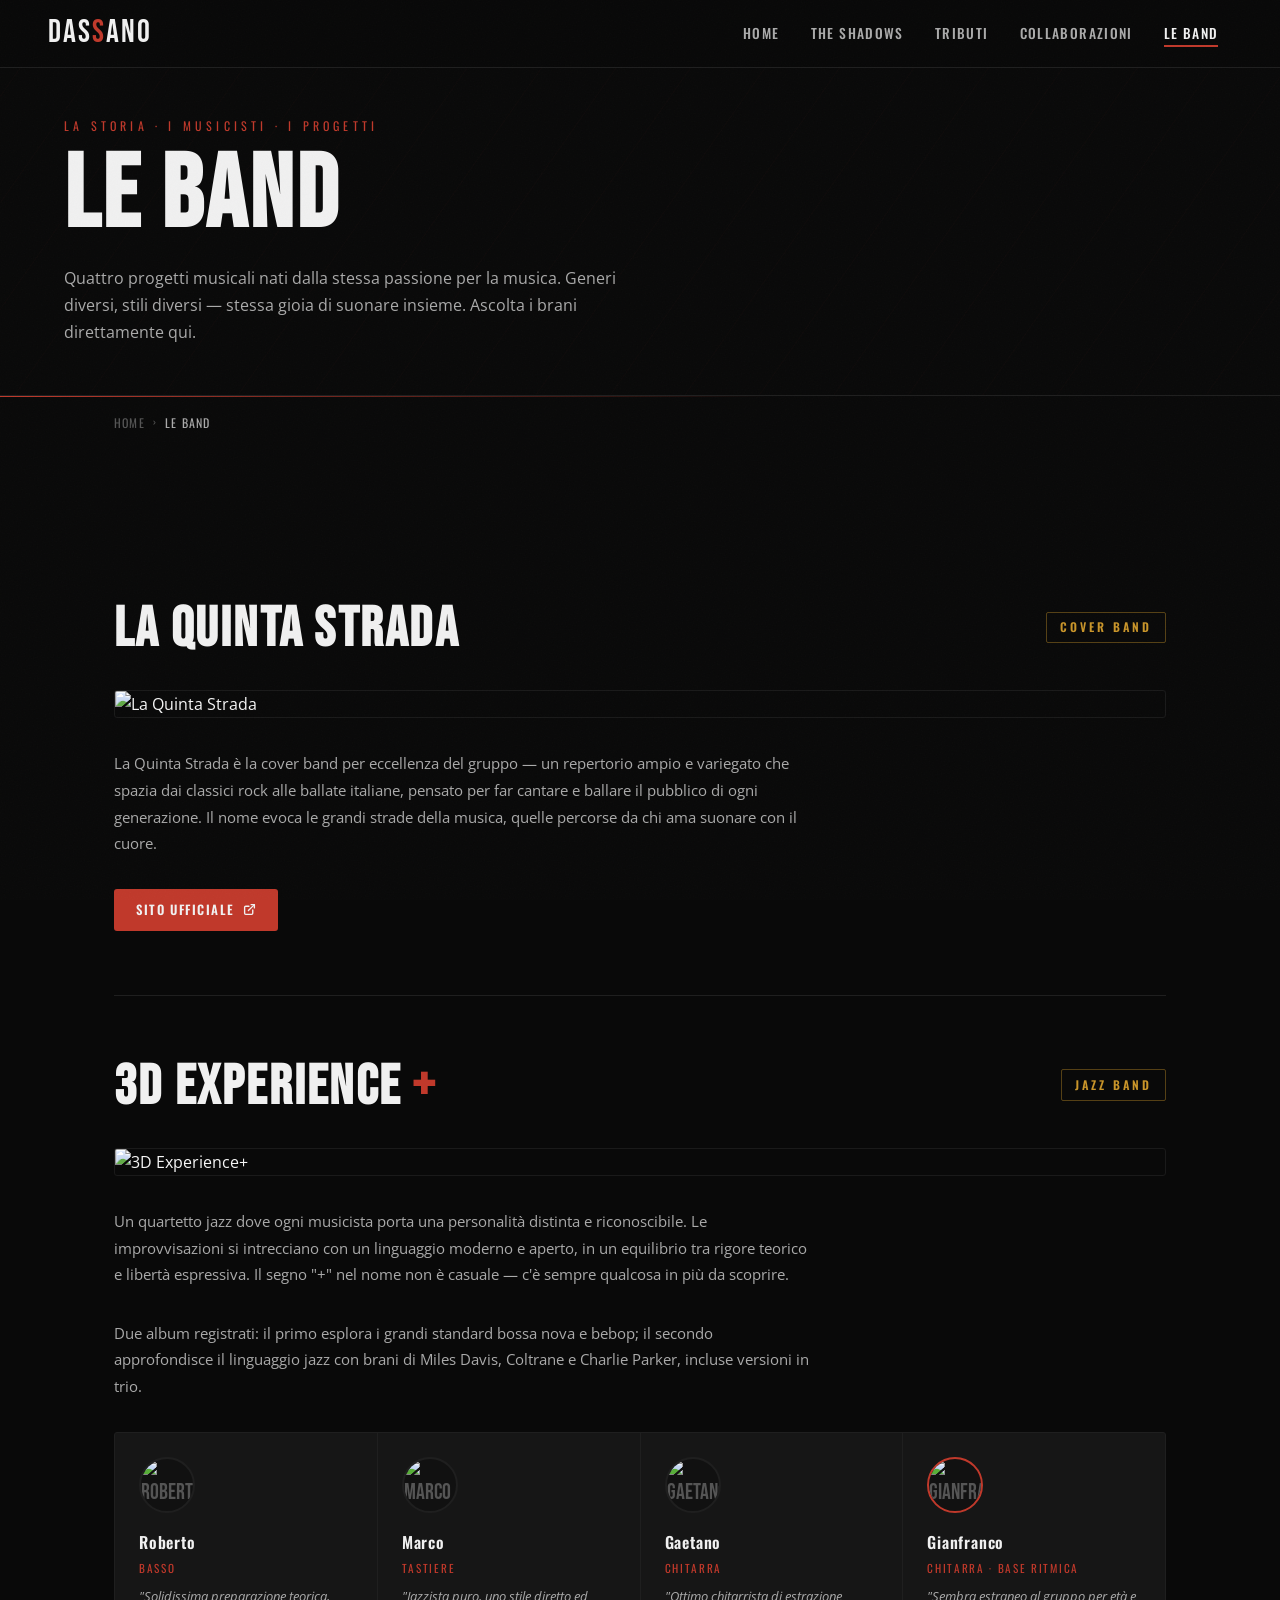
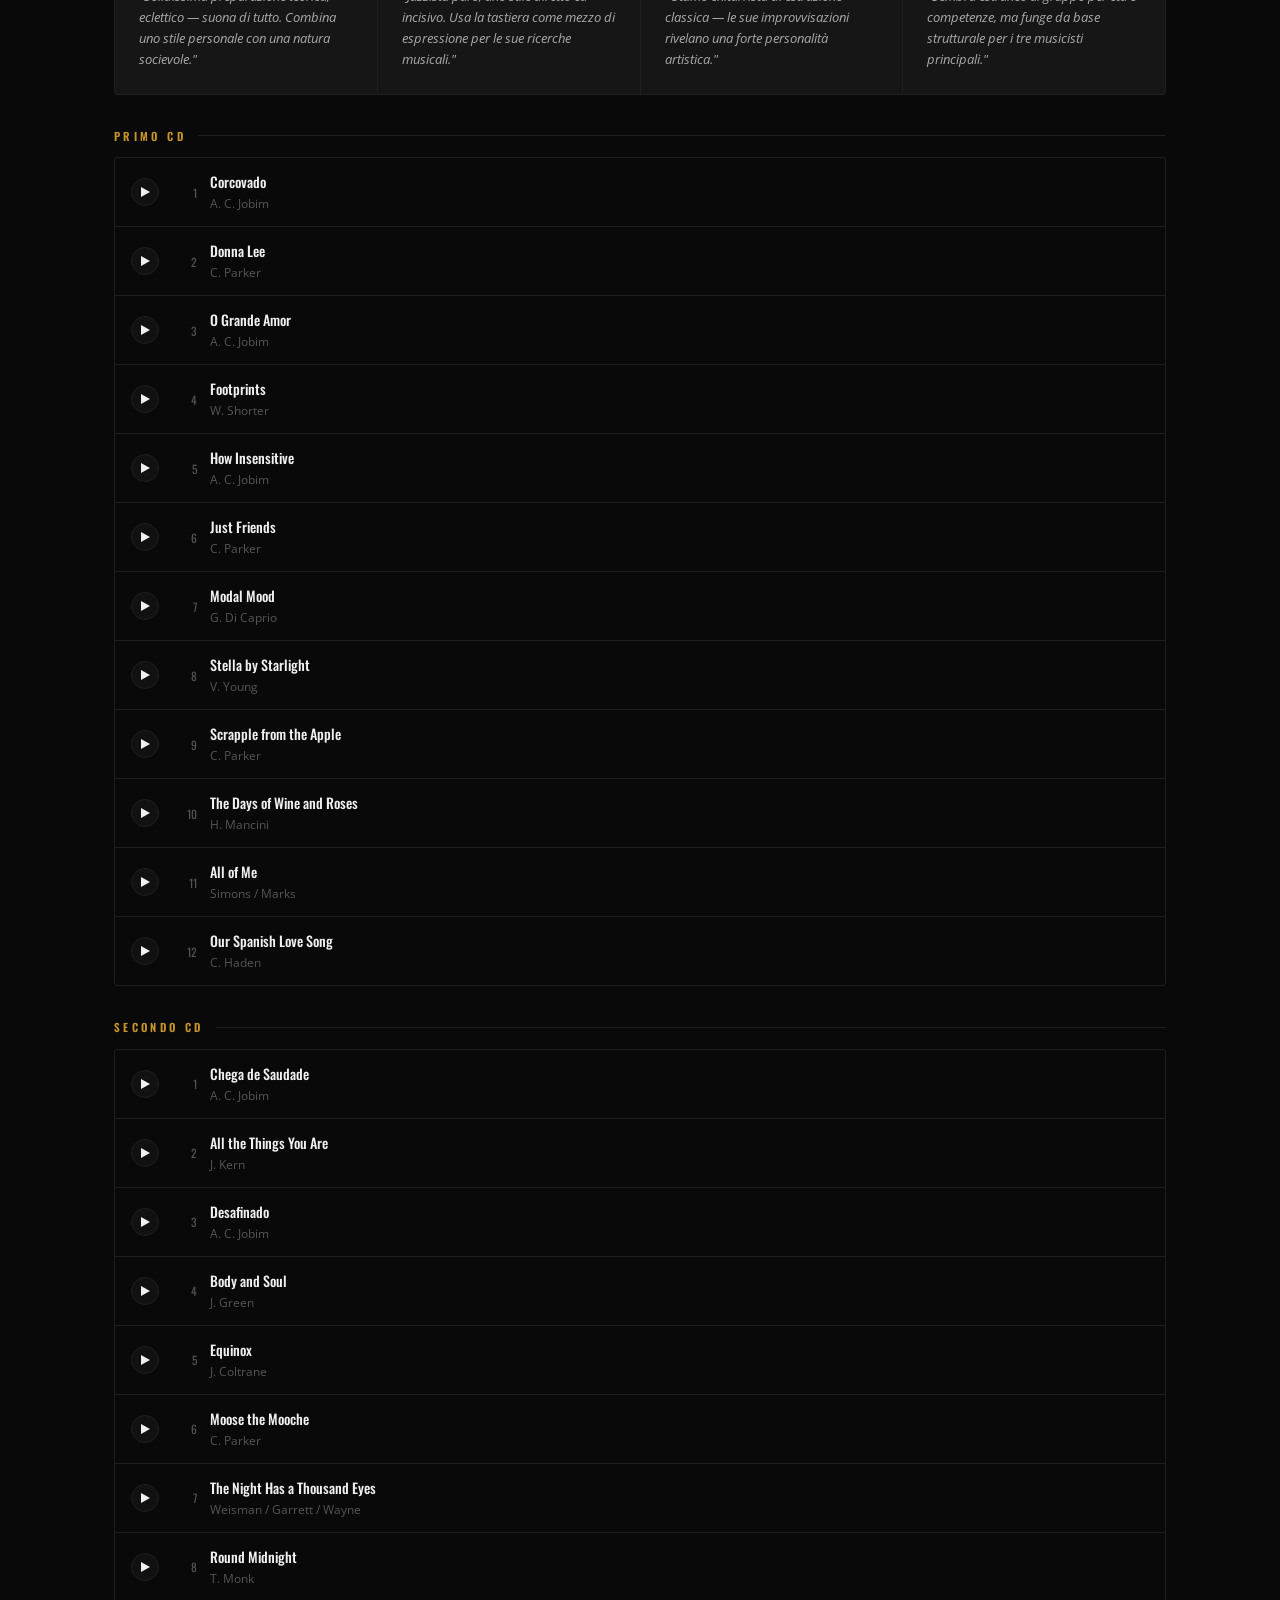
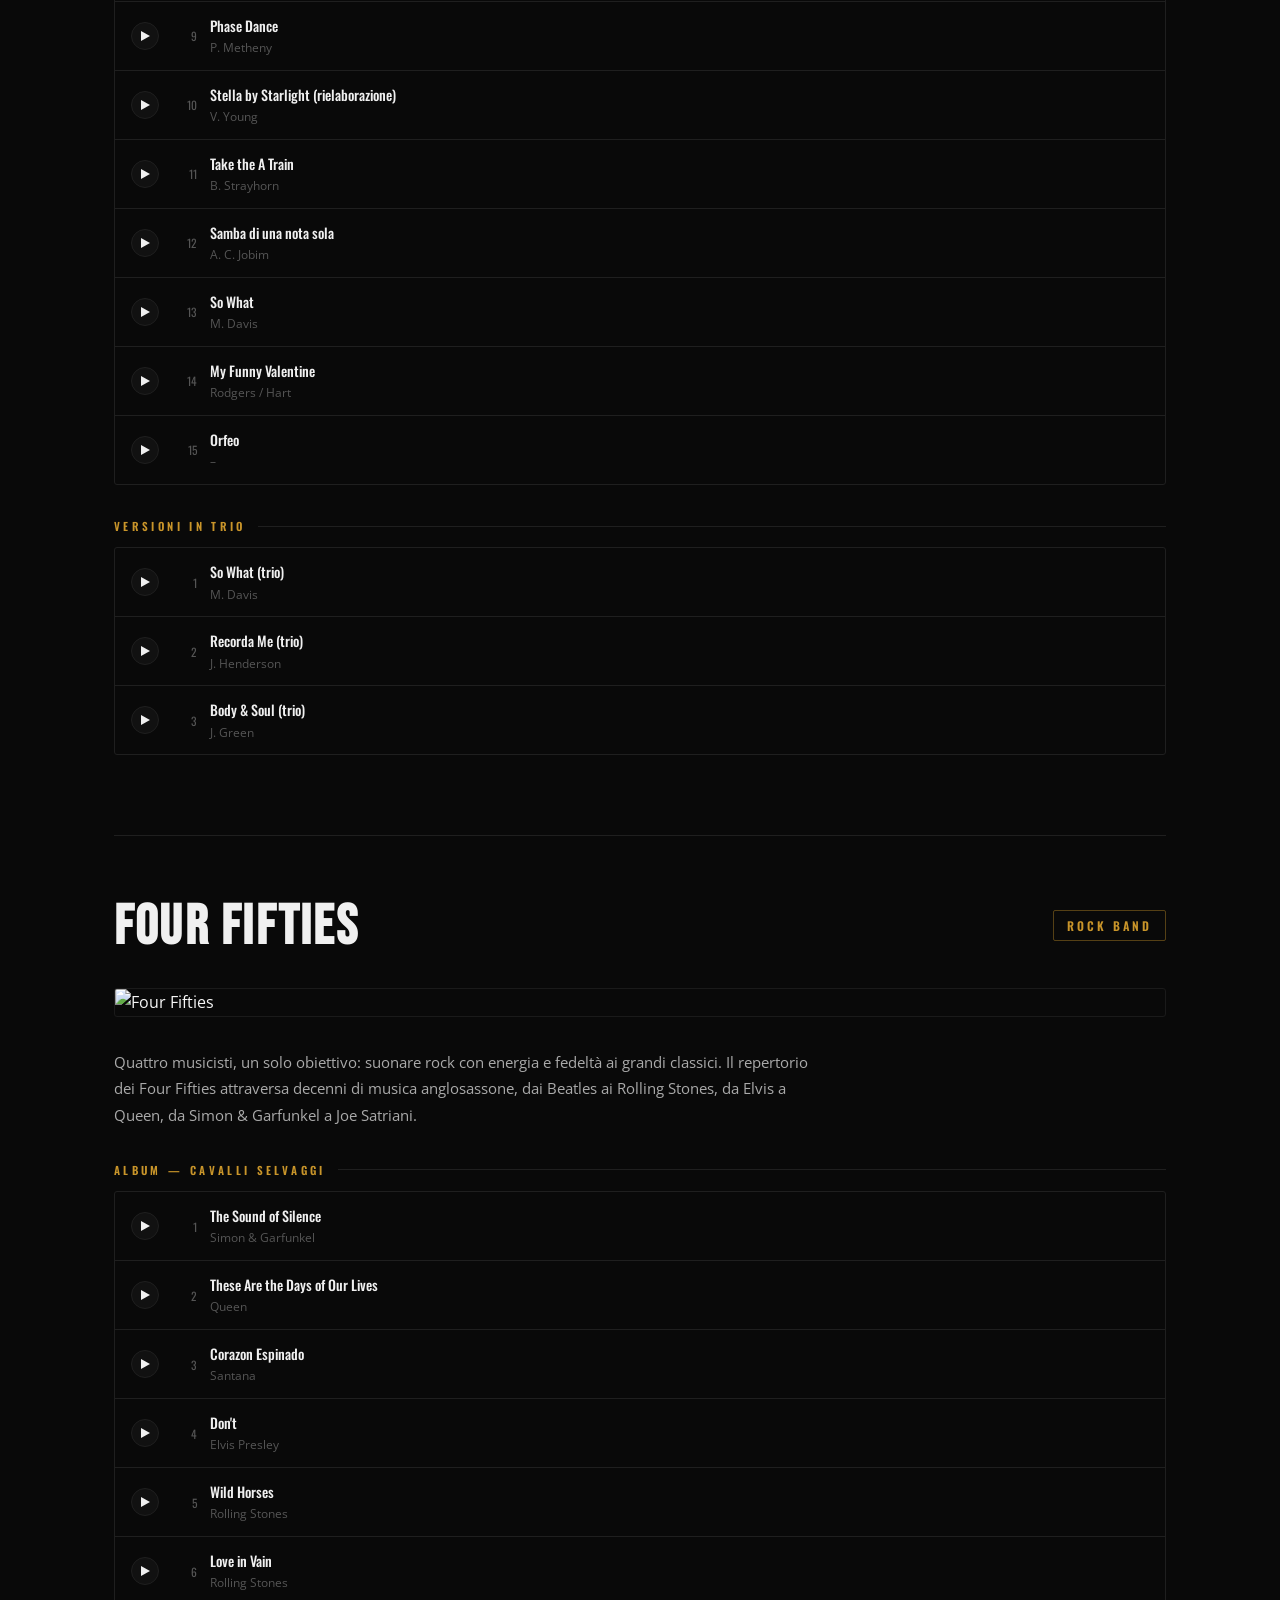
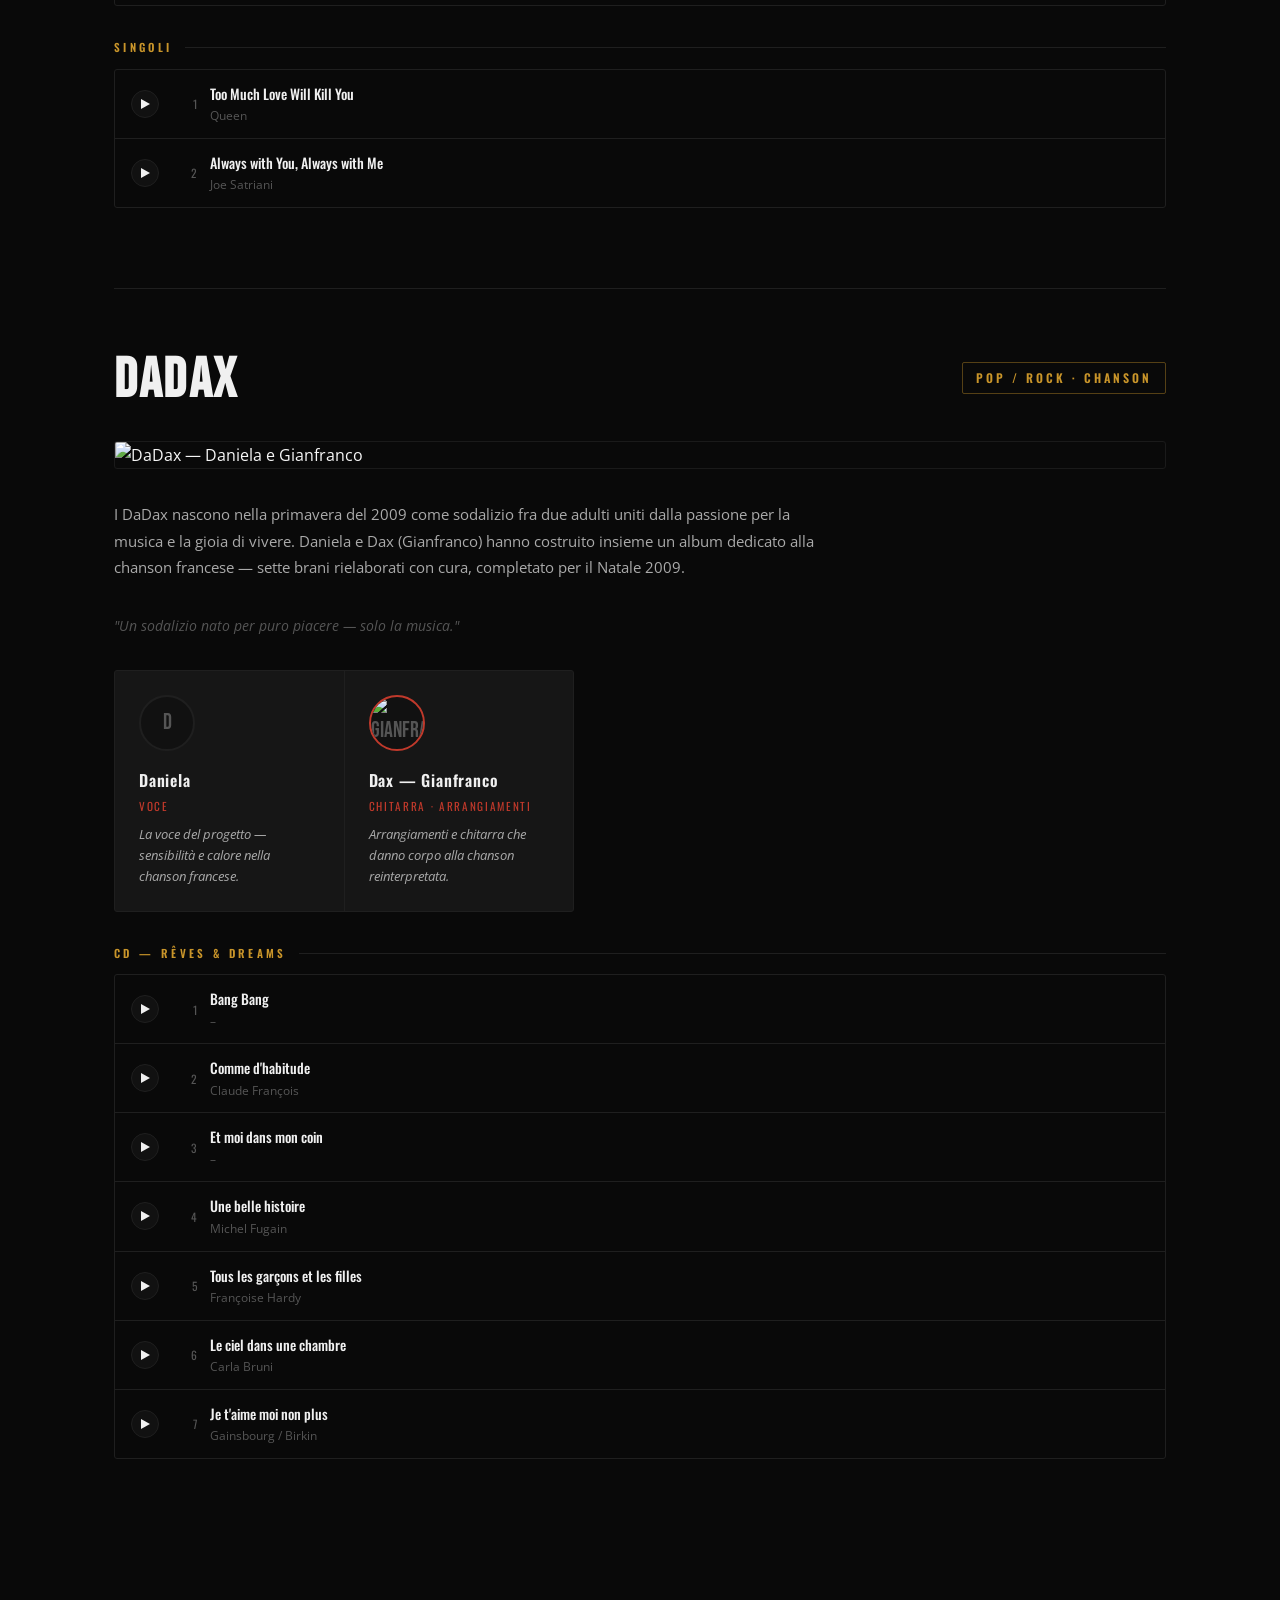
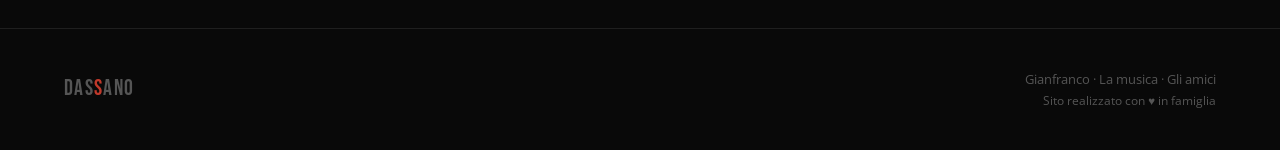
==== commit d8533d33: "updates" ====
--- a/bande.html
+++ b/bande.html
@@ -3,10 +3,53 @@
 <head>
   <meta charset="UTF-8" />
   <meta name="viewport" content="width=device-width, initial-scale=1.0" />
-  <meta name="description" content="Le Band di Gianfranco — La Quinta Strada, 3D Experience+, Four Fifties, DaDax. Ascolta i brani originali." />
-  <title>Le Band — Dassano</title>
+  <meta name="description" content="Ascolta i brani delle band di Gianfranco: La Quinta Strada, 3D Experience+, Four Fifties e DaDax. Jazz, rock e chanson francese in quattro progetti unici." />
+  <title>Le Band — La Quinta Strada, Four Fifties e DaDax | Dassano</title>
+  <link rel="canonical" href="https://www.dassano.it/bande.html" />
+  <meta property="og:type" content="website" />
+  <meta property="og:url" content="https://www.dassano.it/bande.html" />
+  <meta property="og:title" content="Le Band — La Quinta Strada, Four Fifties e DaDax | Dassano" />
+  <meta property="og:description" content="Ascolta i brani delle band di Gianfranco: La Quinta Strada, 3D Experience+, Four Fifties e DaDax. Jazz, rock e chanson francese in quattro progetti unici." />
+  <meta property="og:image" content="https://www.dassano.it/images/storia.jpg" />
+  <meta property="og:locale" content="it_IT" />
+  <meta name="twitter:card" content="summary_large_image" />
+  <meta name="twitter:title" content="Le Band — La Quinta Strada, Four Fifties e DaDax | Dassano" />
+  <meta name="twitter:description" content="Ascolta i brani delle band di Gianfranco: La Quinta Strada, 3D Experience+, Four Fifties e DaDax. Jazz, rock e chanson francese in quattro progetti unici." />
+  <meta name="twitter:image" content="https://www.dassano.it/images/storia.jpg" />
   <link rel="icon" type="image/svg+xml" href="favicon.svg" />
   <link rel="stylesheet" href="css/style.css" />
+  <script type="application/ld+json">
+  {
+    "@context": "https://schema.org",
+    "@graph": [
+      {
+        "@type": "MusicGroup",
+        "name": "La Quinta Strada",
+        "url": "http://www.laquintastrada.it",
+        "genre": "Cover Band",
+        "member": { "@type": "Person", "name": "Gianfranco Dassano" }
+      },
+      {
+        "@type": "MusicGroup",
+        "name": "3D Experience+",
+        "genre": "Jazz",
+        "member": { "@type": "Person", "name": "Gianfranco Dassano" }
+      },
+      {
+        "@type": "MusicGroup",
+        "name": "Four Fifties",
+        "genre": "Rock",
+        "member": { "@type": "Person", "name": "Gianfranco Dassano" }
+      },
+      {
+        "@type": "MusicGroup",
+        "name": "DaDax",
+        "genre": "Pop/Rock, Chanson",
+        "member": { "@type": "Person", "name": "Gianfranco Dassano" }
+      }
+    ]
+  }
+  </script>
 </head>
 <body>
 
@@ -525,54 +568,9 @@
               <div class="track-progress"><div class="track-progress-fill"></div></div>
             </div>
           </div>
-          <div class="track-item" data-src="music/anyway.mp3">
+          <div class="track-item" data-src="music2/always1.mp3">
             <div class="track-btn"><svg width="9" height="10" viewBox="0 0 9 10" fill="currentColor"><polygon points="0,0 9,5 0,10"/></svg></div>
             <span class="track-num">2</span>
-            <div class="track-info">
-              <div class="track-title">Anyway You Want Me</div>
-              <div class="track-artist">Elvis Presley</div>
-              <div class="track-progress"><div class="track-progress-fill"></div></div>
-            </div>
-          </div>
-          <div class="track-item" data-src="music/loveme.mp3">
-            <div class="track-btn"><svg width="9" height="10" viewBox="0 0 9 10" fill="currentColor"><polygon points="0,0 9,5 0,10"/></svg></div>
-            <span class="track-num">3</span>
-            <div class="track-info">
-              <div class="track-title">Love Me</div>
-              <div class="track-artist">Elvis Presley</div>
-              <div class="track-progress"><div class="track-progress-fill"></div></div>
-            </div>
-          </div>
-          <div class="track-item" data-src="music/crying.mp3">
-            <div class="track-btn"><svg width="9" height="10" viewBox="0 0 9 10" fill="currentColor"><polygon points="0,0 9,5 0,10"/></svg></div>
-            <span class="track-num">4</span>
-            <div class="track-info">
-              <div class="track-title">Crying in the Chapel</div>
-              <div class="track-artist">Elvis Presley</div>
-              <div class="track-progress"><div class="track-progress-fill"></div></div>
-            </div>
-          </div>
-          <div class="track-item" data-src="music/pretender.mp3">
-            <div class="track-btn"><svg width="9" height="10" viewBox="0 0 9 10" fill="currentColor"><polygon points="0,0 9,5 0,10"/></svg></div>
-            <span class="track-num">5</span>
-            <div class="track-info">
-              <div class="track-title">The Great Pretender</div>
-              <div class="track-artist">Queen</div>
-              <div class="track-progress"><div class="track-progress-fill"></div></div>
-            </div>
-          </div>
-          <div class="track-item" data-src="music/diamante.mp3">
-            <div class="track-btn"><svg width="9" height="10" viewBox="0 0 9 10" fill="currentColor"><polygon points="0,0 9,5 0,10"/></svg></div>
-            <span class="track-num">6</span>
-            <div class="track-info">
-              <div class="track-title">Diamante</div>
-              <div class="track-artist">Zucchero Fornaciari</div>
-              <div class="track-progress"><div class="track-progress-fill"></div></div>
-            </div>
-          </div>
-          <div class="track-item" data-src="music2/always1.mp3">
-            <div class="track-btn"><svg width="9" height="10" viewBox="0 0 9 10" fill="currentColor"><polygon points="0,0 9,5 0,10"/></svg></div>
-            <span class="track-num">7</span>
             <div class="track-info">
               <div class="track-title">Always with You, Always with Me</div>
               <div class="track-artist">Joe Satriani</div>
@@ -713,28 +711,34 @@
       document.querySelectorAll('.track-item').forEach(item => {
         item.addEventListener('click', () => {
           const src = item.dataset.src;
-          const fill = item.querySelector('.track-progress-fill');
-
-          if (currentItem && currentItem !== item) {
+
+          // Stessa traccia → toggle play/pause
+          if (currentItem === item) {
+            if (player.paused) {
+              player.play().catch(() => {});
+              item.classList.add('playing');
+              item.querySelector('.track-btn svg polygon').setAttribute('points', '4,3 4,7 8,5');
+            } else {
+              player.pause();
+              item.classList.remove('playing');
+              item.querySelector('.track-btn svg polygon').setAttribute('points', '0,0 9,5 0,10');
+            }
+            return;
+          }
+
+          // Traccia diversa → ferma quella corrente e avvia la nuova
+          if (currentItem) {
             currentItem.classList.remove('playing');
             currentItem.querySelector('.track-btn svg polygon').setAttribute('points', '0,0 9,5 0,10');
-            if (currentItem.querySelector('.track-progress-fill')) {
-              currentItem.querySelector('.track-progress-fill').style.width = '0%';
-            }
+            const prevFill = currentItem.querySelector('.track-progress-fill');
+            if (prevFill) prevFill.style.width = '0%';
           }
 
-          if (player.src.endsWith(encodeURIComponent(src.split('/').pop())) && !player.paused) {
-            player.pause();
-            item.classList.remove('playing');
-            item.querySelector('.track-btn svg polygon').setAttribute('points', '0,0 9,5 0,10');
-            currentItem = null;
-          } else {
-            player.src = src;
-            player.play().catch(() => {});
-            item.classList.add('playing');
-            item.querySelector('.track-btn svg polygon').setAttribute('points', '4,3 4,7 8,5');
-            currentItem = item;
-          }
+          player.src = src;
+          player.play().catch(() => {});
+          item.classList.add('playing');
+          item.querySelector('.track-btn svg polygon').setAttribute('points', '4,3 4,7 8,5');
+          currentItem = item;
         });
       });
 
--- a/css/style.css
+++ b/css/style.css
@@ -31,6 +31,7 @@
 
 /* ===== RESET ===== */
 *, *::before, *::after { box-sizing: border-box; margin: 0; padding: 0; }
+.sr-only { position: absolute; width: 1px; height: 1px; padding: 0; margin: -1px; overflow: hidden; clip: rect(0,0,0,0); white-space: nowrap; border: 0; }
 html { scroll-behavior: smooth; font-size: 16px; }
 body {
   background-color: var(--bg-primary);
